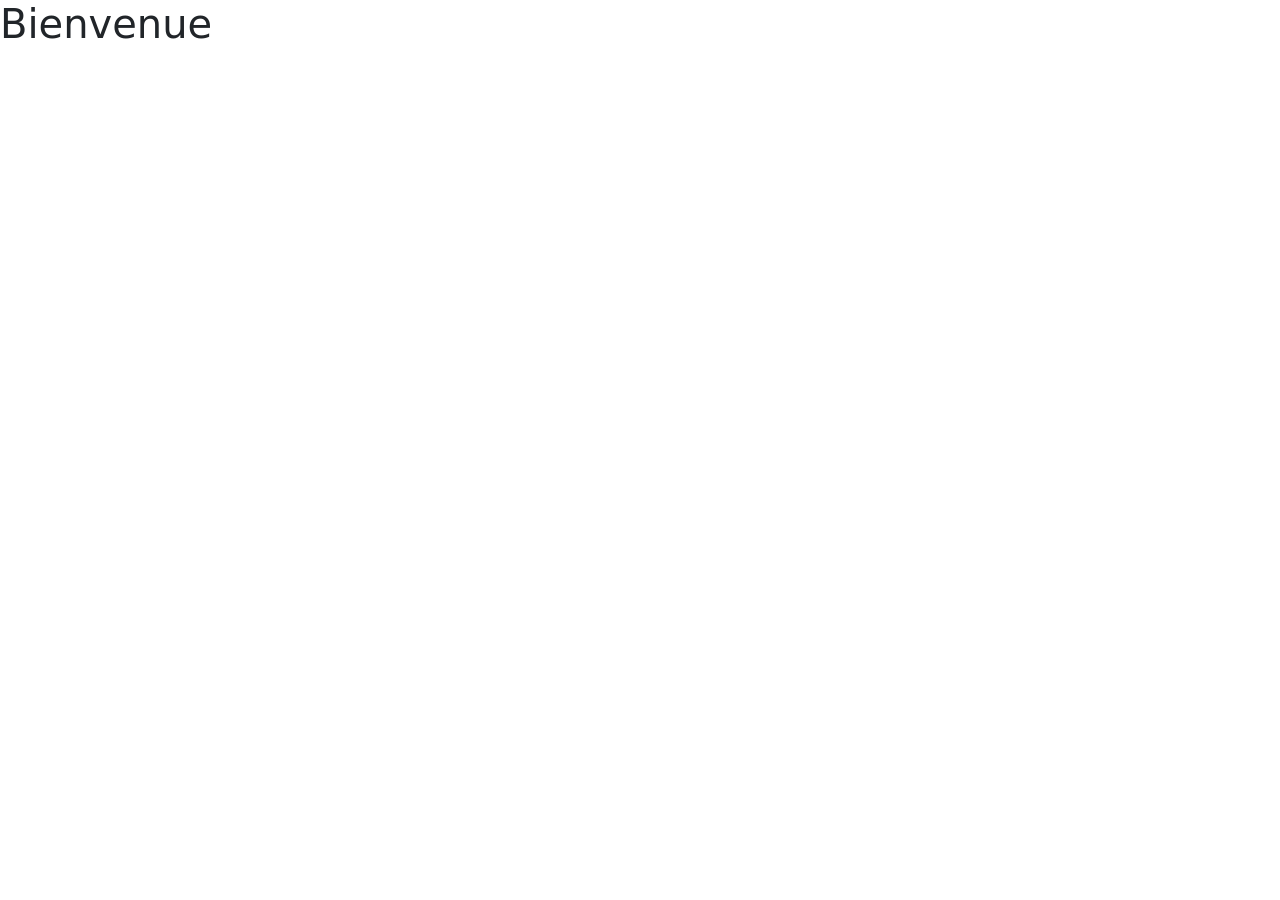
==== about.html @ 7a987ead "Init: creation du dépot, arborescence des fichiers et structure HTML de base" ====
<!DOCTYPE html>
<html lang="fr">
<head>
    <meta charset="UTF-8">
    <meta name="viewport" content="width=device-width, initial-scale=1.0">
    <title>Afritalent</title>
    <link href="https://cdn.jsdelivr.net/npm/bootstrap@5.3.0/dist/css/bootstrap.min.css" rel="stylesheet">
    <link rel="stylesheet" href="css/style.css">
</head>
<body>
    <h1>Bienvenue</h1>
    
    <script src="https://cdn.jsdelivr.net/npm/bootstrap@5.3.0/dist/js/bootstrap.bundle.min.js"></script>
    <script src="js/main.js"></script>
</body>
</html>
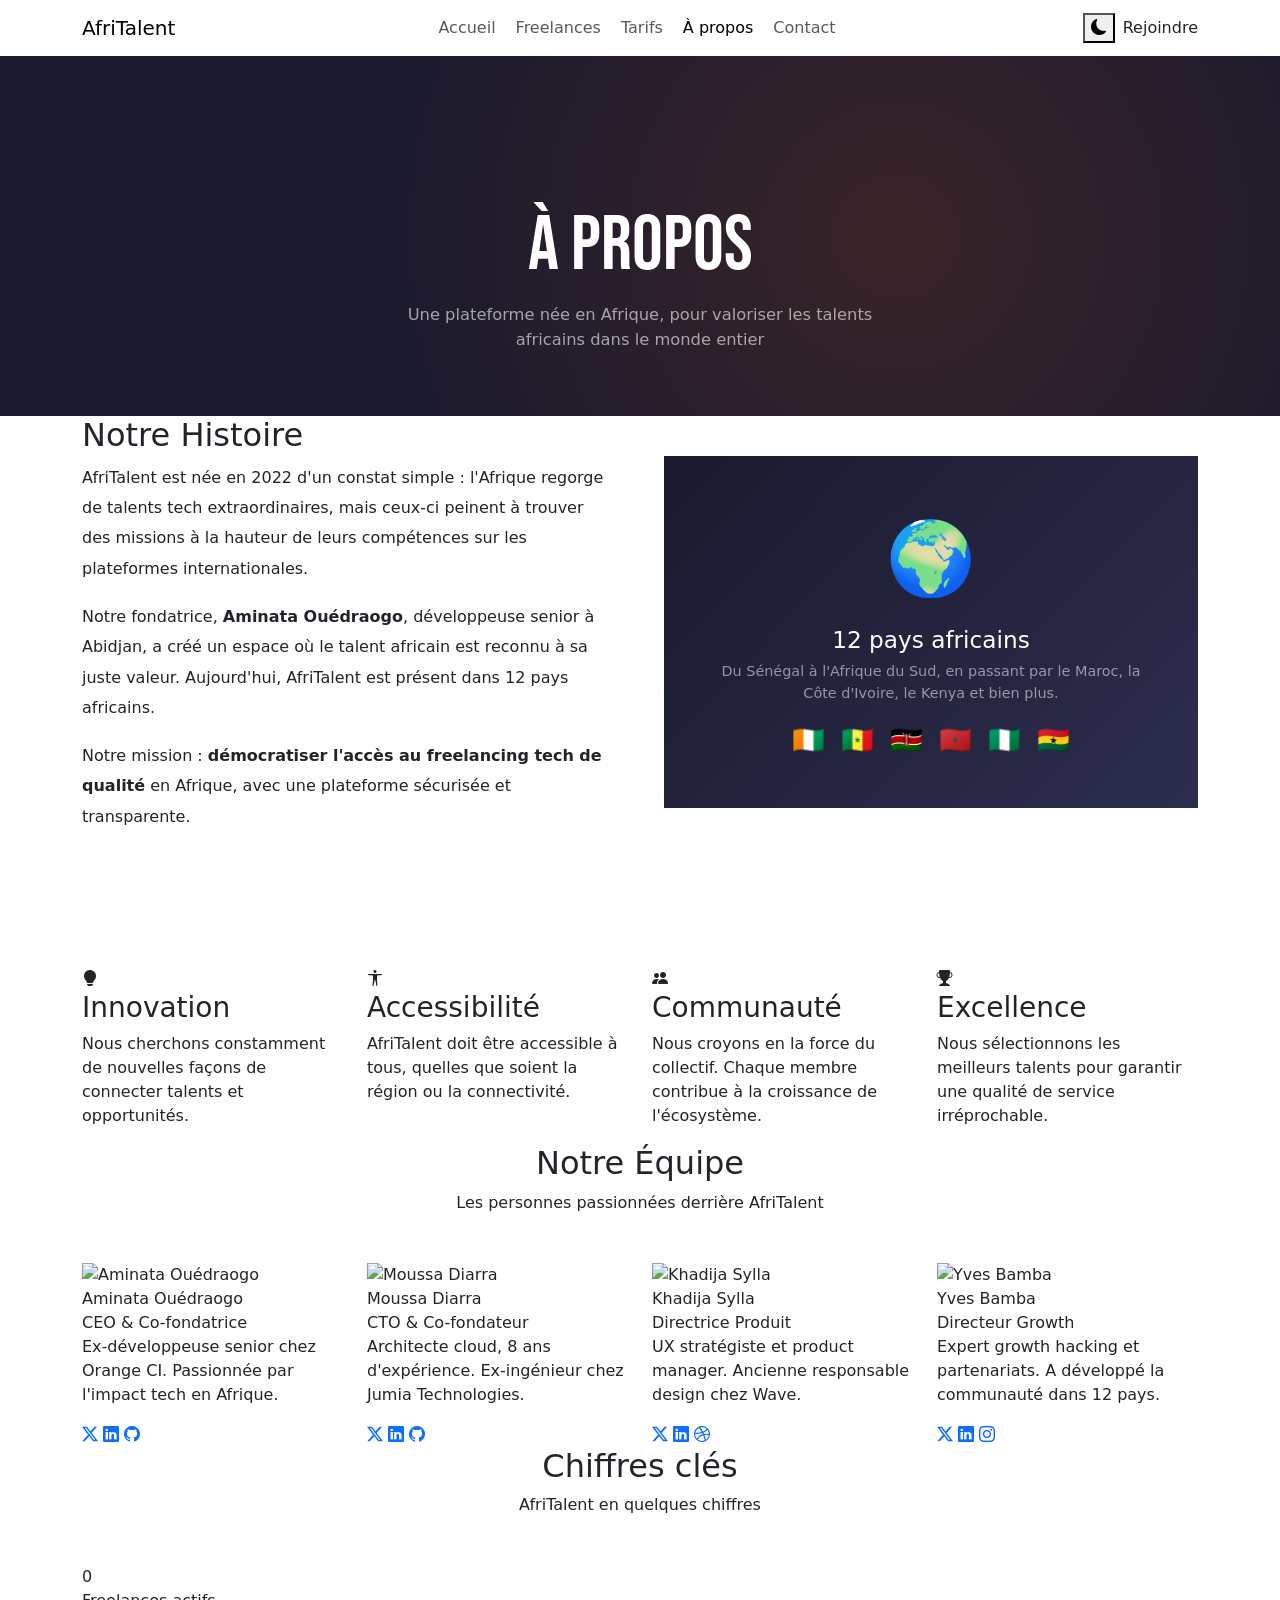
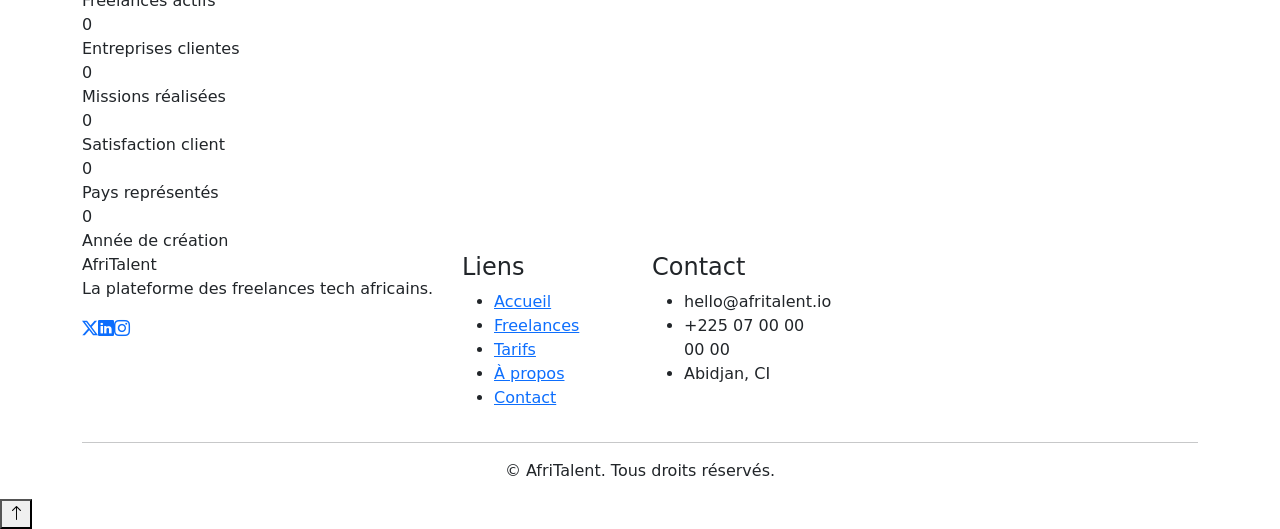
==== commit 169463e9: "HTML: structure complète des 5 pages avec sections et contenu texte" ====
--- a/about.html
+++ b/about.html
@@ -1,16 +1,202 @@
 <!DOCTYPE html>
-<html lang="fr">
+<html lang="fr" data-theme="light">
 <head>
-    <meta charset="UTF-8">
-    <meta name="viewport" content="width=device-width, initial-scale=1.0">
-    <title>Afritalent</title>
-    <link href="https://cdn.jsdelivr.net/npm/bootstrap@5.3.0/dist/css/bootstrap.min.css" rel="stylesheet">
-    <link rel="stylesheet" href="css/style.css">
+  <meta charset="UTF-8"/><meta name="viewport" content="width=device-width, initial-scale=1.0"/>
+  <title>À propos — AfriTalent</title>
+  <script>(function(){var t=localStorage.getItem('afritalent-theme')||'light';document.documentElement.setAttribute('data-theme',t);})();</script>
+  <link href="https://cdn.jsdelivr.net/npm/bootstrap@5.3.0/dist/css/bootstrap.min.css" rel="stylesheet"/>
+  <link href="https://cdn.jsdelivr.net/npm/bootstrap-icons@1.11.0/font/bootstrap-icons.css" rel="stylesheet"/>
+  <link href="https://fonts.googleapis.com/css2?family=Bebas+Neue&family=DM+Sans:wght@400;600;700&display=swap" rel="stylesheet"/>
+  <link rel="stylesheet" href="css/style.css"/>
 </head>
 <body>
-    <h1>Bienvenue</h1>
-    
-    <script src="https://cdn.jsdelivr.net/npm/bootstrap@5.3.0/dist/js/bootstrap.bundle.min.js"></script>
-    <script src="js/main.js"></script>
+<nav id="navbar" class="navbar navbar-expand-lg" aria-label="Navigation principale">
+  <div class="container">
+    <a class="navbar-brand" href="index.html">Afri<span>Talent</span></a>
+    <button class="navbar-toggler border-0" type="button" data-bs-toggle="collapse" data-bs-target="#navMenu" aria-label="Menu"><i class="bi bi-list fs-3" style="color:#fff"></i></button>
+    <div class="collapse navbar-collapse" id="navMenu">
+      <ul class="navbar-nav mx-auto gap-1">
+        <li class="nav-item"><a class="nav-link" href="index.html">Accueil</a></li>
+        <li class="nav-item"><a class="nav-link" href="freelances.html">Freelances</a></li>
+        <li class="nav-item"><a class="nav-link" href="tarifs.html">Tarifs</a></li>
+        <li class="nav-item"><a class="nav-link active" href="about.html">À propos</a></li>
+        <li class="nav-item"><a class="nav-link" href="contact.html">Contact</a></li>
+      </ul>
+      <div class="d-flex align-items-center gap-2 mt-2 mt-lg-0">
+        <button id="darkModeToggle" aria-label="Mode sombre"><i class="bi bi-moon-fill"></i></button>
+        <a href="freelances.html" class="nav-link btn-nav">Rejoindre</a>
+      </div>
+    </div>
+  </div>
+</nav>
+
+<header style="background-color:#1A1A2E !important; padding:9rem 0 4rem; position:relative; overflow:hidden;" aria-label="En-tête page">
+  <div style="position:absolute;inset:0;background:radial-gradient(circle at 70% 50%,rgba(232,93,4,.15) 0%,transparent 58%);pointer-events:none;"></div>
+  <div class="container text-center" style="position:relative;z-index:1;">
+    <h1 style="font-family:'Bebas Neue','Arial Black',sans-serif;color:#fff;font-size:clamp(2.4rem,6vw,4.8rem);">À <span>propos</span></h1>
+    <p style="color:rgba(255,255,255,.6);font-size:1.02rem;max-width:500px;margin:.7rem auto 0;">Une plateforme née en Afrique, pour valoriser les talents africains dans le monde entier</p>
+  </div>
+</header>
+
+<main>
+
+  <!-- HISTOIRE -->
+  <section class="sec">
+    <div class="container">
+      <div class="row align-items-center g-5">
+        <div class="col-lg-6 ".replace("  "," ").strip()>
+          <h2 class="t-title">Notre <span>Histoire</span></h2>
+          <p style="color:var(--muted);line-height:1.9;margin-bottom:1.1rem">AfriTalent est née en 2022 d'un constat simple : l'Afrique regorge de talents tech extraordinaires, mais ceux-ci peinent à trouver des missions à la hauteur de leurs compétences sur les plateformes internationales.</p>
+          <p style="color:var(--muted);line-height:1.9;margin-bottom:1.1rem">Notre fondatrice, <strong style="color:var(--primary)">Aminata Ouédraogo</strong>, développeuse senior à Abidjan, a créé un espace où le talent africain est reconnu à sa juste valeur. Aujourd'hui, AfriTalent est présent dans 12 pays africains.</p>
+          <p style="color:var(--muted);line-height:1.9">Notre mission : <strong style="color:var(--text)">démocratiser l'accès au freelancing tech de qualité</strong> en Afrique, avec une plateforme sécurisée et transparente.</p>
+        </div>
+        <div class="col-lg-6 ".replace("  "," ").strip()>
+          <div style="background:linear-gradient(135deg,#1A1A2E,#2D2D4E);border-radius:var(--r-lg);padding:3rem;text-align:center;position:relative;overflow:hidden">
+            <div style="font-size:4.5rem;margin-bottom:.85rem">🌍</div>
+            <h3 style="color:#fff;font-size:1.45rem;margin-bottom:.45rem">12 pays africains</h3>
+            <p style="color:rgba(255,255,255,.52);font-size:.9rem">Du Sénégal à l'Afrique du Sud, en passant par le Maroc, la Côte d'Ivoire, le Kenya et bien plus.</p>
+            <div class="d-flex justify-content-center gap-3 mt-3" style="font-size:1.65rem">
+              <span title="Côte d'Ivoire">🇨🇮</span><span title="Sénégal">🇸🇳</span><span title="Kenya">🇰🇪</span><span title="Maroc">🇲🇦</span><span title="Nigeria">🇳🇬</span><span title="Ghana">🇬🇭</span>
+            </div>
+          </div>
+        </div>
+      </div>
+    </div>
+  </section>
+
+  <!-- VALEURS -->
+  <section class="sec-dark">
+    <div class="container">
+      <div class="text-center mb-5 ".replace("  "," ").strip()>
+        <h2 class="t-title" style="color:#fff">Nos <span>Valeurs</span></h2>
+        <p style="color:rgba(255,255,255,.48);max-width:540px;margin:0 auto">Les principes qui guident chacune de nos décisions</p>
+      </div>
+      <div class="row g-4">
+        <div class="col-lg-3 col-md-6 ".replace("  "," ").strip()>
+          <div class="val-card"><div class="val-icon"><i class="bi bi-lightbulb-fill" style="color:var(--primary)"></i></div><h3 class="val-h">Innovation</h3><p class="val-p">Nous cherchons constamment de nouvelles façons de connecter talents et opportunités.</p></div>
+        </div>
+        <div class="col-lg-3 col-md-6 ".replace("  "," ").strip()>
+          <div class="val-card"><div class="val-icon"><i class="bi bi-universal-access" style="color:var(--primary)"></i></div><h3 class="val-h">Accessibilité</h3><p class="val-p">AfriTalent doit être accessible à tous, quelles que soient la région ou la connectivité.</p></div>
+        </div>
+        <div class="col-lg-3 col-md-6 ".replace("  "," ").strip()>
+          <div class="val-card"><div class="val-icon"><i class="bi bi-people-fill" style="color:var(--primary)"></i></div><h3 class="val-h">Communauté</h3><p class="val-p">Nous croyons en la force du collectif. Chaque membre contribue à la croissance de l'écosystème.</p></div>
+        </div>
+        <div class="col-lg-3 col-md-6 ".replace("  "," ").strip()>
+          <div class="val-card"><div class="val-icon"><i class="bi bi-trophy-fill" style="color:var(--primary)"></i></div><h3 class="val-h">Excellence</h3><p class="val-p">Nous sélectionnons les meilleurs talents pour garantir une qualité de service irréprochable.</p></div>
+        </div>
+      </div>
+    </div>
+  </section>
+
+  <!-- ÉQUIPE -->
+  <section class="sec">
+    <div class="container">
+      <div class="text-center mb-5 ".replace("  "," ").strip()>
+        <h2 class="t-title">Notre <span>Équipe</span></h2>
+        <p class="t-sub">Les personnes passionnées derrière AfriTalent</p>
+      </div>
+      <div class="row g-4">
+
+        <div class="col-lg-3 col-md-6 ".replace("  "," ").strip()>
+          <article class="team-card">
+            <div class="team-top"><img src="https://randomuser.me/api/portraits/women/65.jpg" alt="Aminata Ouédraogo" class="ava ava-lg"/></div>
+            <div class="team-body">
+              <div class="team-name">Aminata Ouédraogo</div>
+              <div class="team-role">CEO &amp; Co-fondatrice</div>
+              <p class="team-bio">Ex-développeuse senior chez Orange CI. Passionnée par l'impact tech en Afrique.</p>
+              <div class="team-soc">
+                <a href="#" aria-label="Twitter"><i class="bi bi-twitter-x"></i></a>
+                <a href="#" aria-label="LinkedIn"><i class="bi bi-linkedin"></i></a>
+                <a href="#" aria-label="GitHub"><i class="bi bi-github"></i></a>
+              </div>
+            </div>
+          </article>
+        </div>
+
+        <div class="col-lg-3 col-md-6 ".replace("  "," ").strip()>
+          <article class="team-card">
+            <div class="team-top"><img src="https://randomuser.me/api/portraits/men/32.jpg" alt="Moussa Diarra" class="ava ava-lg"/></div>
+            <div class="team-body">
+              <div class="team-name">Moussa Diarra</div>
+              <div class="team-role">CTO &amp; Co-fondateur</div>
+              <p class="team-bio">Architecte cloud, 8 ans d'expérience. Ex-ingénieur chez Jumia Technologies.</p>
+              <div class="team-soc">
+                <a href="#" aria-label="Twitter"><i class="bi bi-twitter-x"></i></a>
+                <a href="#" aria-label="LinkedIn"><i class="bi bi-linkedin"></i></a>
+                <a href="#" aria-label="GitHub"><i class="bi bi-github"></i></a>
+              </div>
+            </div>
+          </article>
+        </div>
+
+        <div class="col-lg-3 col-md-6 ".replace("  "," ").strip()>
+          <article class="team-card">
+            <div class="team-top"><img src="https://randomuser.me/api/portraits/women/44.jpg" alt="Khadija Sylla" class="ava ava-lg"/></div>
+            <div class="team-body">
+              <div class="team-name">Khadija Sylla</div>
+              <div class="team-role">Directrice Produit</div>
+              <p class="team-bio">UX stratégiste et product manager. Ancienne responsable design chez Wave.</p>
+              <div class="team-soc">
+                <a href="#" aria-label="Twitter"><i class="bi bi-twitter-x"></i></a>
+                <a href="#" aria-label="LinkedIn"><i class="bi bi-linkedin"></i></a>
+                <a href="#" aria-label="Dribbble"><i class="bi bi-dribbble"></i></a>
+              </div>
+            </div>
+          </article>
+        </div>
+
+        <div class="col-lg-3 col-md-6 ".replace("  "," ").strip()>
+          <article class="team-card">
+            <div class="team-top"><img src="https://randomuser.me/api/portraits/men/75.jpg" alt="Yves Bamba" class="ava ava-lg"/></div>
+            <div class="team-body">
+              <div class="team-name">Yves Bamba</div>
+              <div class="team-role">Directeur Growth</div>
+              <p class="team-bio">Expert growth hacking et partenariats. A développé la communauté dans 12 pays.</p>
+              <div class="team-soc">
+                <a href="#" aria-label="Twitter"><i class="bi bi-twitter-x"></i></a>
+                <a href="#" aria-label="LinkedIn"><i class="bi bi-linkedin"></i></a>
+                <a href="#" aria-label="Instagram"><i class="bi bi-instagram"></i></a>
+              </div>
+            </div>
+          </article>
+        </div>
+
+      </div>
+    </div>
+  </section>
+
+  <!-- CHIFFRES CLÉS -->
+  <section class="sec" style="padding-top:0">
+    <div class="container">
+      <div class="text-center mb-5 ".replace("  "," ").strip()>
+        <h2 class="t-title">Chiffres <span>clés</span></h2>
+        <p class="t-sub">AfriTalent en quelques chiffres</p>
+      </div>
+      <div class="kn-grid ".replace("  "," ").strip()>
+        <div class="kn-card"><span class="kn-num" data-counter="2500" data-suffix="+">0</span><div class="kn-lbl">Freelances actifs</div></div>
+        <div class="kn-card"><span class="kn-num" data-counter="800" data-suffix="+">0</span><div class="kn-lbl">Entreprises clientes</div></div>
+        <div class="kn-card"><span class="kn-num" data-counter="12000" data-suffix="+">0</span><div class="kn-lbl">Missions réalisées</div></div>
+        <div class="kn-card"><span class="kn-num" data-counter="98" data-suffix="%">0</span><div class="kn-lbl">Satisfaction client</div></div>
+        <div class="kn-card"><span class="kn-num" data-counter="12">0</span><div class="kn-lbl">Pays représentés</div></div>
+        <div class="kn-card"><span class="kn-num" data-counter="2022">0</span><div class="kn-lbl">Année de création</div></div>
+      </div>
+    </div>
+  </section>
+
+</main>
+
+<footer>
+  <div class="container">
+    <div class="row g-4">
+      <div class="col-lg-4"><div class="ft-logo">Afri<span>Talent</span></div><p class="ft-desc">La plateforme des freelances tech africains.</p><div class="ft-social"><a href="#" aria-label="Twitter"><i class="bi bi-twitter-x"></i></a><a href="#" aria-label="LinkedIn"><i class="bi bi-linkedin"></i></a><a href="#" aria-label="Instagram"><i class="bi bi-instagram"></i></a></div></div>
+      <div class="col-lg-2 col-6"><h4 class="ft-h">Liens</h4><ul class="ft-links"><li><a href="index.html">Accueil</a></li><li><a href="freelances.html">Freelances</a></li><li><a href="tarifs.html">Tarifs</a></li><li><a href="about.html">À propos</a></li><li><a href="contact.html">Contact</a></li></ul></div>
+      <div class="col-lg-2 col-6"><h4 class="ft-h">Contact</h4><ul class="ft-links"><li>hello@afritalent.io</li><li>+225 07 00 00 00 00</li><li>Abidjan, CI</li></ul></div>
+    </div>
+    <hr class="ft-hr"/><p class="ft-copy text-center">&copy; <span id="year"></span> AfriTalent. Tous droits réservés.</p>
+  </div>
+</footer>
+<button id="backToTop" aria-label="Retour en haut"><i class="bi bi-arrow-up"></i></button>
+<script src="https://cdn.jsdelivr.net/npm/bootstrap@5.3.0/dist/js/bootstrap.bundle.min.js"></script>
+<script src="js/main.js"></script>
 </body>
 </html>
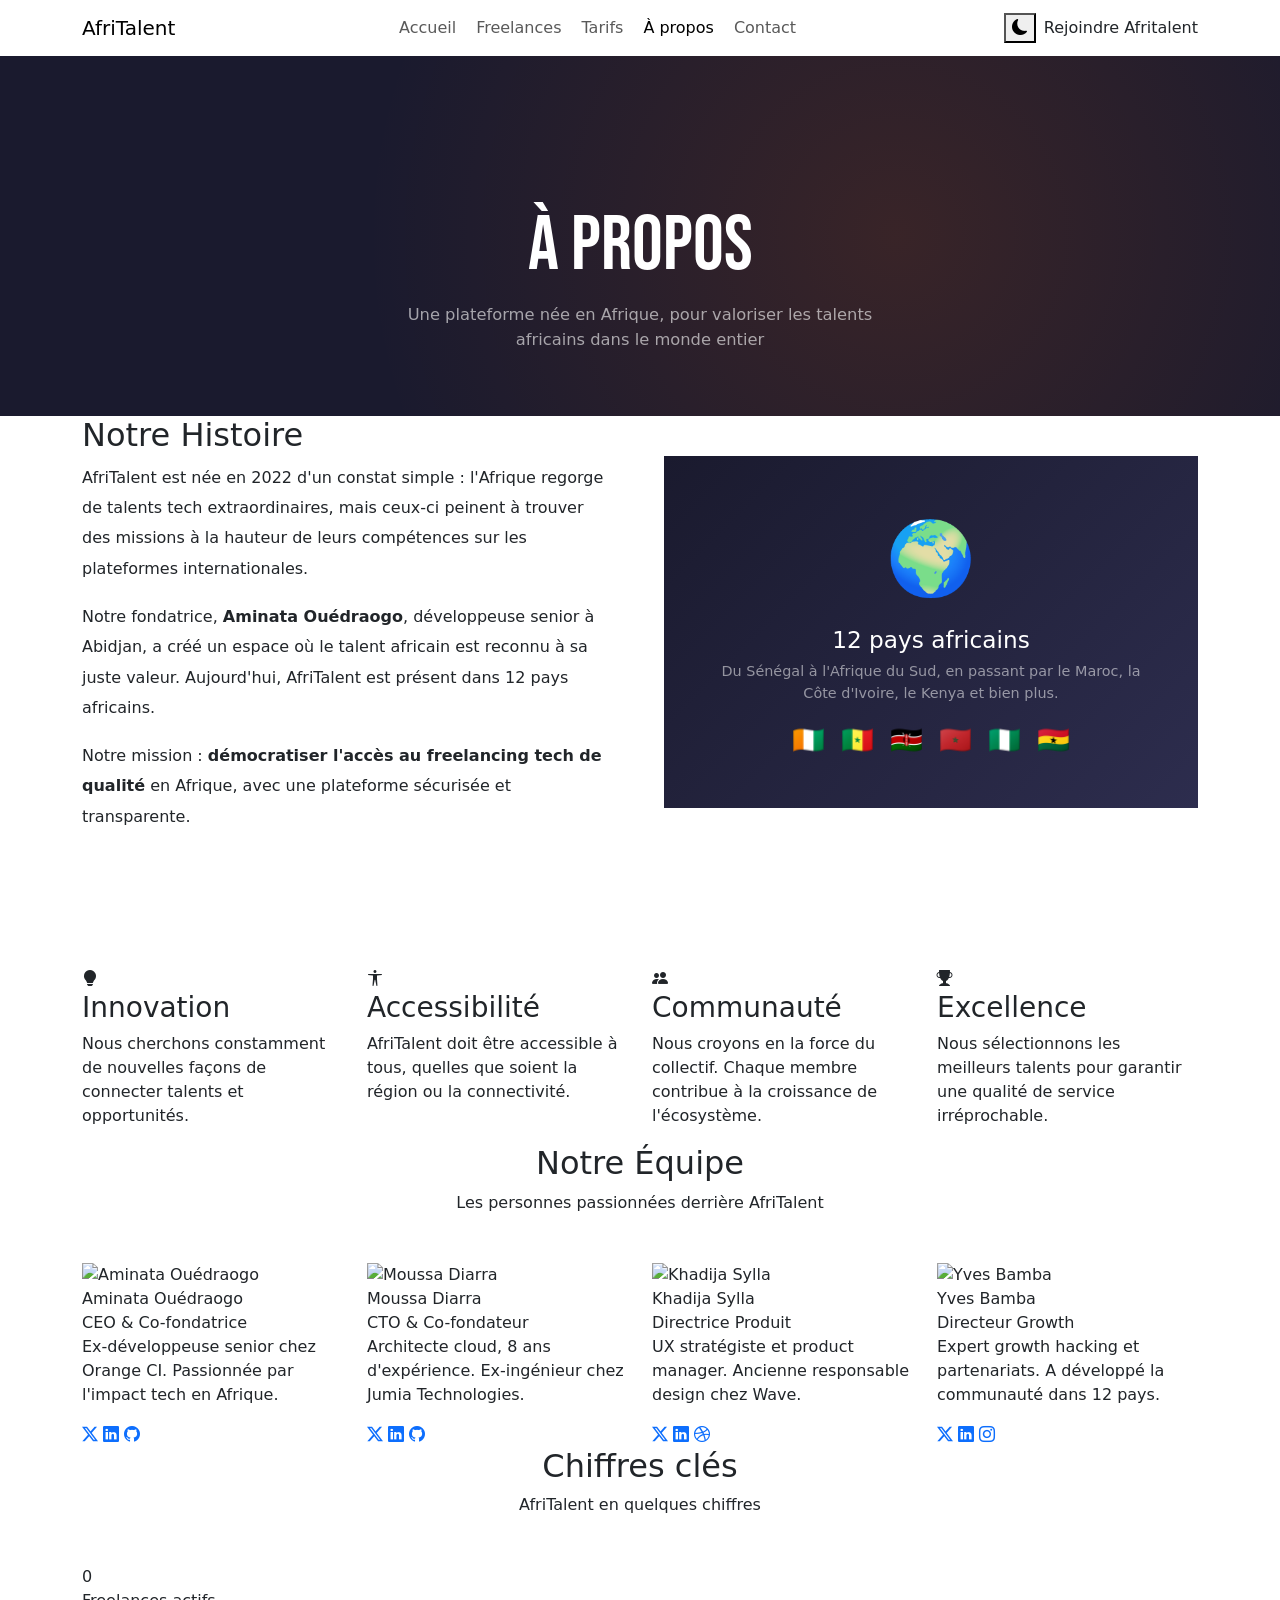
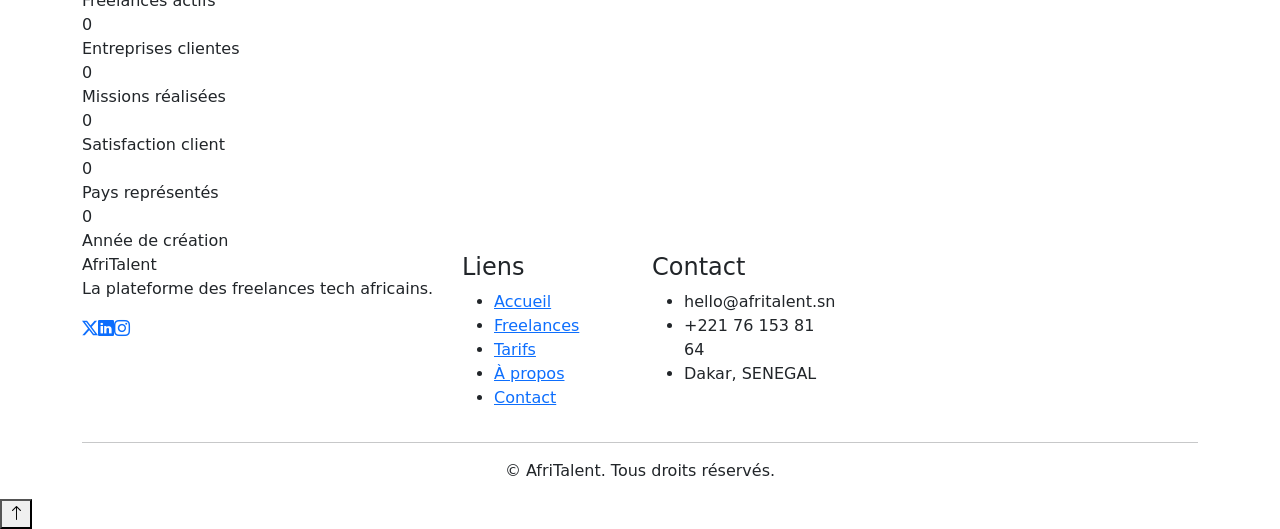
==== commit 956ed1aa: "CSS : Bento Grid, sections hero et catégories, effets hover" ====
--- a/about.html
+++ b/about.html
@@ -24,7 +24,7 @@
       </ul>
       <div class="d-flex align-items-center gap-2 mt-2 mt-lg-0">
         <button id="darkModeToggle" aria-label="Mode sombre"><i class="bi bi-moon-fill"></i></button>
-        <a href="freelances.html" class="nav-link btn-nav">Rejoindre</a>
+        <a href="freelances.html" class="nav-link btn-nav">Rejoindre Afritalent</a>
       </div>
     </div>
   </div>
@@ -44,13 +44,13 @@
   <section class="sec">
     <div class="container">
       <div class="row align-items-center g-5">
-        <div class="col-lg-6 ".replace("  "," ").strip()>
+        <div class="col-lg-6">
           <h2 class="t-title">Notre <span>Histoire</span></h2>
           <p style="color:var(--muted);line-height:1.9;margin-bottom:1.1rem">AfriTalent est née en 2022 d'un constat simple : l'Afrique regorge de talents tech extraordinaires, mais ceux-ci peinent à trouver des missions à la hauteur de leurs compétences sur les plateformes internationales.</p>
           <p style="color:var(--muted);line-height:1.9;margin-bottom:1.1rem">Notre fondatrice, <strong style="color:var(--primary)">Aminata Ouédraogo</strong>, développeuse senior à Abidjan, a créé un espace où le talent africain est reconnu à sa juste valeur. Aujourd'hui, AfriTalent est présent dans 12 pays africains.</p>
           <p style="color:var(--muted);line-height:1.9">Notre mission : <strong style="color:var(--text)">démocratiser l'accès au freelancing tech de qualité</strong> en Afrique, avec une plateforme sécurisée et transparente.</p>
         </div>
-        <div class="col-lg-6 ".replace("  "," ").strip()>
+        <div class="col-lg-6">
           <div style="background:linear-gradient(135deg,#1A1A2E,#2D2D4E);border-radius:var(--r-lg);padding:3rem;text-align:center;position:relative;overflow:hidden">
             <div style="font-size:4.5rem;margin-bottom:.85rem">🌍</div>
             <h3 style="color:#fff;font-size:1.45rem;margin-bottom:.45rem">12 pays africains</h3>
@@ -67,21 +67,21 @@
   <!-- VALEURS -->
   <section class="sec-dark">
     <div class="container">
-      <div class="text-center mb-5 ".replace("  "," ").strip()>
+      <div class="text-center mb-5">
         <h2 class="t-title" style="color:#fff">Nos <span>Valeurs</span></h2>
         <p style="color:rgba(255,255,255,.48);max-width:540px;margin:0 auto">Les principes qui guident chacune de nos décisions</p>
       </div>
       <div class="row g-4">
-        <div class="col-lg-3 col-md-6 ".replace("  "," ").strip()>
+        <div class="col-lg-3 col-md-6">
           <div class="val-card"><div class="val-icon"><i class="bi bi-lightbulb-fill" style="color:var(--primary)"></i></div><h3 class="val-h">Innovation</h3><p class="val-p">Nous cherchons constamment de nouvelles façons de connecter talents et opportunités.</p></div>
         </div>
-        <div class="col-lg-3 col-md-6 ".replace("  "," ").strip()>
+        <div class="col-lg-3 col-md-6">
           <div class="val-card"><div class="val-icon"><i class="bi bi-universal-access" style="color:var(--primary)"></i></div><h3 class="val-h">Accessibilité</h3><p class="val-p">AfriTalent doit être accessible à tous, quelles que soient la région ou la connectivité.</p></div>
         </div>
-        <div class="col-lg-3 col-md-6 ".replace("  "," ").strip()>
+        <div class="col-lg-3 col-md-6">
           <div class="val-card"><div class="val-icon"><i class="bi bi-people-fill" style="color:var(--primary)"></i></div><h3 class="val-h">Communauté</h3><p class="val-p">Nous croyons en la force du collectif. Chaque membre contribue à la croissance de l'écosystème.</p></div>
         </div>
-        <div class="col-lg-3 col-md-6 ".replace("  "," ").strip()>
+        <div class="col-lg-3 col-md-6">
           <div class="val-card"><div class="val-icon"><i class="bi bi-trophy-fill" style="color:var(--primary)"></i></div><h3 class="val-h">Excellence</h3><p class="val-p">Nous sélectionnons les meilleurs talents pour garantir une qualité de service irréprochable.</p></div>
         </div>
       </div>
@@ -91,13 +91,13 @@
   <!-- ÉQUIPE -->
   <section class="sec">
     <div class="container">
-      <div class="text-center mb-5 ".replace("  "," ").strip()>
+      <div class="text-center mb-5">
         <h2 class="t-title">Notre <span>Équipe</span></h2>
         <p class="t-sub">Les personnes passionnées derrière AfriTalent</p>
       </div>
       <div class="row g-4">
 
-        <div class="col-lg-3 col-md-6 ".replace("  "," ").strip()>
+        <div class="col-lg-3 col-md-6">
           <article class="team-card">
             <div class="team-top"><img src="https://randomuser.me/api/portraits/women/65.jpg" alt="Aminata Ouédraogo" class="ava ava-lg"/></div>
             <div class="team-body">
@@ -113,7 +113,7 @@
           </article>
         </div>
 
-        <div class="col-lg-3 col-md-6 ".replace("  "," ").strip()>
+        <div class="col-lg-3 col-md-6">
           <article class="team-card">
             <div class="team-top"><img src="https://randomuser.me/api/portraits/men/32.jpg" alt="Moussa Diarra" class="ava ava-lg"/></div>
             <div class="team-body">
@@ -129,7 +129,7 @@
           </article>
         </div>
 
-        <div class="col-lg-3 col-md-6 ".replace("  "," ").strip()>
+        <div class="col-lg-3 col-md-6">
           <article class="team-card">
             <div class="team-top"><img src="https://randomuser.me/api/portraits/women/44.jpg" alt="Khadija Sylla" class="ava ava-lg"/></div>
             <div class="team-body">
@@ -145,7 +145,7 @@
           </article>
         </div>
 
-        <div class="col-lg-3 col-md-6 ".replace("  "," ").strip()>
+        <div class="col-lg-3 col-md-6">
           <article class="team-card">
             <div class="team-top"><img src="https://randomuser.me/api/portraits/men/75.jpg" alt="Yves Bamba" class="ava ava-lg"/></div>
             <div class="team-body">
@@ -168,11 +168,11 @@
   <!-- CHIFFRES CLÉS -->
   <section class="sec" style="padding-top:0">
     <div class="container">
-      <div class="text-center mb-5 ".replace("  "," ").strip()>
+      <div class="text-center mb-5">
         <h2 class="t-title">Chiffres <span>clés</span></h2>
         <p class="t-sub">AfriTalent en quelques chiffres</p>
       </div>
-      <div class="kn-grid ".replace("  "," ").strip()>
+      <div class="kn-grid">
         <div class="kn-card"><span class="kn-num" data-counter="2500" data-suffix="+">0</span><div class="kn-lbl">Freelances actifs</div></div>
         <div class="kn-card"><span class="kn-num" data-counter="800" data-suffix="+">0</span><div class="kn-lbl">Entreprises clientes</div></div>
         <div class="kn-card"><span class="kn-num" data-counter="12000" data-suffix="+">0</span><div class="kn-lbl">Missions réalisées</div></div>
@@ -190,7 +190,7 @@
     <div class="row g-4">
       <div class="col-lg-4"><div class="ft-logo">Afri<span>Talent</span></div><p class="ft-desc">La plateforme des freelances tech africains.</p><div class="ft-social"><a href="#" aria-label="Twitter"><i class="bi bi-twitter-x"></i></a><a href="#" aria-label="LinkedIn"><i class="bi bi-linkedin"></i></a><a href="#" aria-label="Instagram"><i class="bi bi-instagram"></i></a></div></div>
       <div class="col-lg-2 col-6"><h4 class="ft-h">Liens</h4><ul class="ft-links"><li><a href="index.html">Accueil</a></li><li><a href="freelances.html">Freelances</a></li><li><a href="tarifs.html">Tarifs</a></li><li><a href="about.html">À propos</a></li><li><a href="contact.html">Contact</a></li></ul></div>
-      <div class="col-lg-2 col-6"><h4 class="ft-h">Contact</h4><ul class="ft-links"><li>hello@afritalent.io</li><li>+225 07 00 00 00 00</li><li>Abidjan, CI</li></ul></div>
+      <div class="col-lg-2 col-6"><h4 class="ft-h">Contact</h4><ul class="ft-links"><li>hello@afritalent.sn</li><li>+221 76 153 81 64</li><li>Dakar, SENEGAL</li></ul></div>
     </div>
     <hr class="ft-hr"/><p class="ft-copy text-center">&copy; <span id="year"></span> AfriTalent. Tous droits réservés.</p>
   </div>
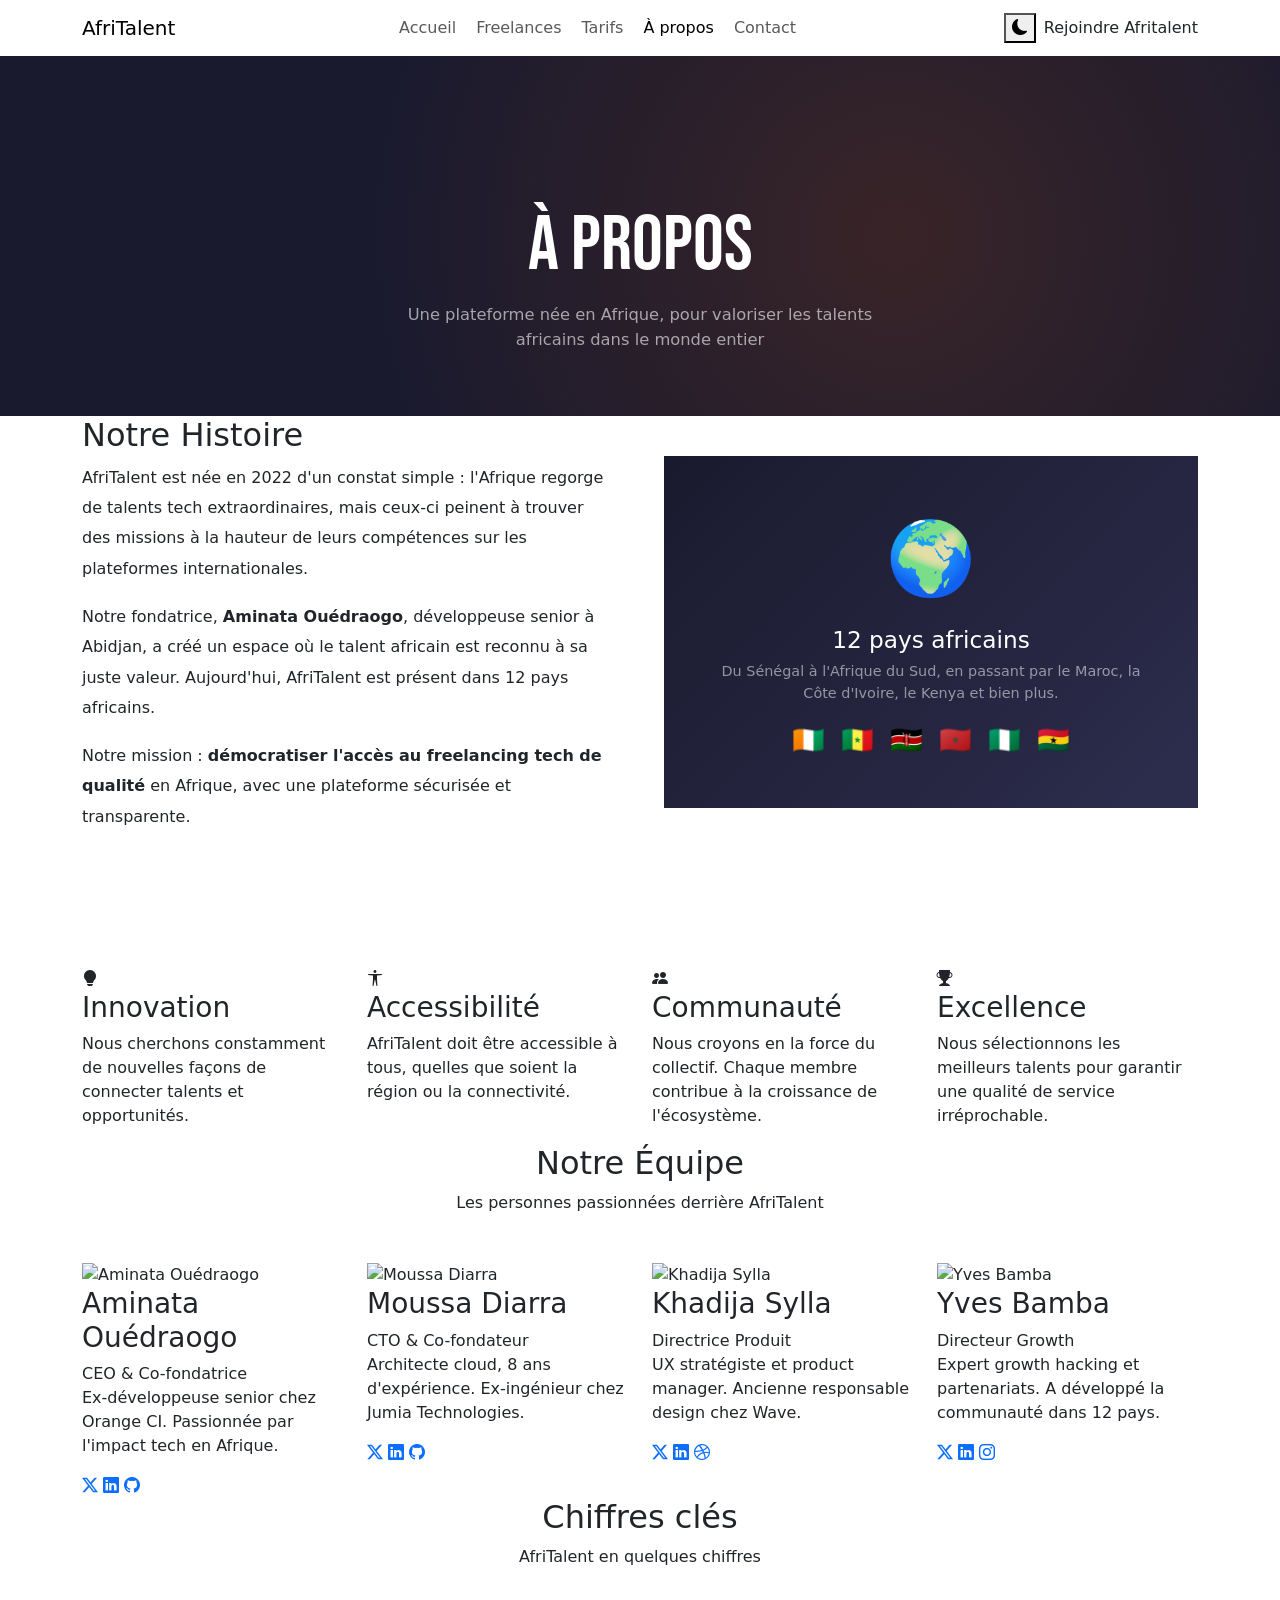
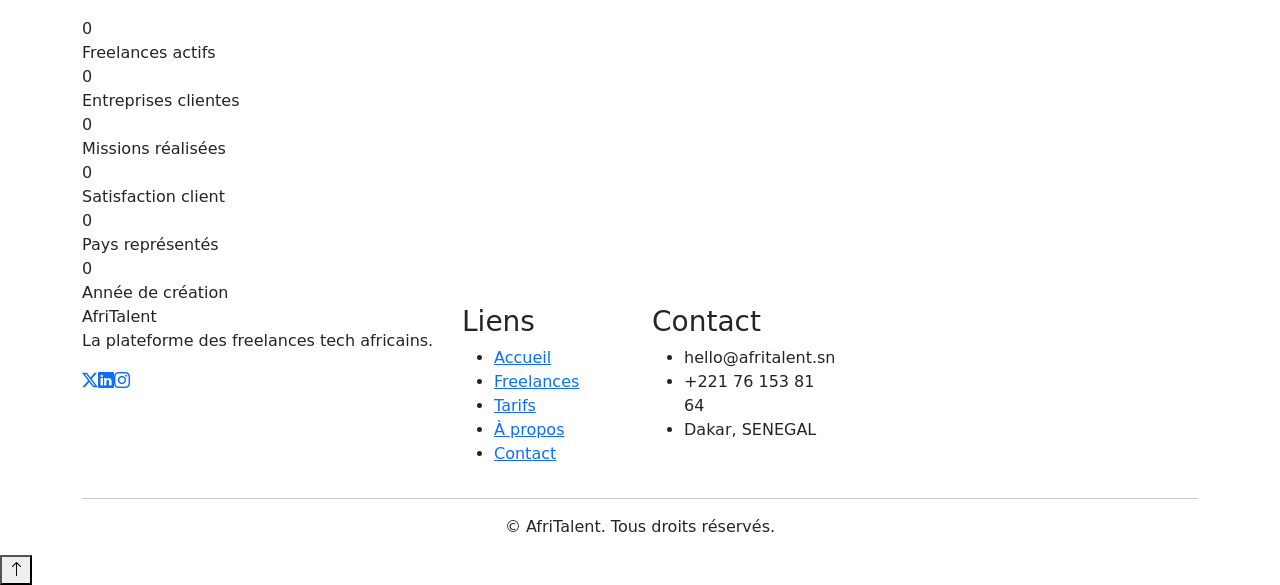
==== commit f003ca06: "Finalisation : correction responsive, optimisation du code et commentaires" ====
--- a/about.html
+++ b/about.html
@@ -1,13 +1,13 @@
 <!DOCTYPE html>
 <html lang="fr" data-theme="light">
 <head>
-  <meta charset="UTF-8"/><meta name="viewport" content="width=device-width, initial-scale=1.0"/>
+  <meta charset="UTF-8"><meta name="viewport" content="width=device-width, initial-scale=1.0">
   <title>À propos — AfriTalent</title>
   <script>(function(){var t=localStorage.getItem('afritalent-theme')||'light';document.documentElement.setAttribute('data-theme',t);})();</script>
-  <link href="https://cdn.jsdelivr.net/npm/bootstrap@5.3.0/dist/css/bootstrap.min.css" rel="stylesheet"/>
-  <link href="https://cdn.jsdelivr.net/npm/bootstrap-icons@1.11.0/font/bootstrap-icons.css" rel="stylesheet"/>
-  <link href="https://fonts.googleapis.com/css2?family=Bebas+Neue&family=DM+Sans:wght@400;600;700&display=swap" rel="stylesheet"/>
-  <link rel="stylesheet" href="css/style.css"/>
+  <link href="https://cdn.jsdelivr.net/npm/bootstrap@5.3.0/dist/css/bootstrap.min.css" rel="stylesheet">
+  <link href="https://cdn.jsdelivr.net/npm/bootstrap-icons@1.11.0/font/bootstrap-icons.css" rel="stylesheet">
+  <link href="https://fonts.googleapis.com/css2?family=Bebas+Neue&family=DM+Sans:wght@400;600;700&display=swap" rel="stylesheet">
+  <link rel="stylesheet" href="css/style.css">
 </head>
 <body>
 <nav id="navbar" class="navbar navbar-expand-lg" aria-label="Navigation principale">
@@ -23,7 +23,7 @@
         <li class="nav-item"><a class="nav-link" href="contact.html">Contact</a></li>
       </ul>
       <div class="d-flex align-items-center gap-2 mt-2 mt-lg-0">
-        <button id="darkModeToggle" aria-label="Mode sombre"><i class="bi bi-moon-fill"></i></button>
+        <button type="button" id="darkModeToggle" aria-label="Mode sombre"><i class="bi bi-moon-fill"></i></button>
         <a href="freelances.html" class="nav-link btn-nav">Rejoindre Afritalent</a>
       </div>
     </div>
@@ -99,9 +99,9 @@
 
         <div class="col-lg-3 col-md-6">
           <article class="team-card">
-            <div class="team-top"><img src="https://randomuser.me/api/portraits/women/65.jpg" alt="Aminata Ouédraogo" class="ava ava-lg"/></div>
-            <div class="team-body">
-              <div class="team-name">Aminata Ouédraogo</div>
+            <div class="team-top"><img src="https://randomuser.me/api/portraits/women/65.jpg" alt="Aminata Ouédraogo" class="ava ava-lg"></div>
+            <div class="team-body">
+              <h3 class="team-name">Aminata Ouédraogo</h3>
               <div class="team-role">CEO &amp; Co-fondatrice</div>
               <p class="team-bio">Ex-développeuse senior chez Orange CI. Passionnée par l'impact tech en Afrique.</p>
               <div class="team-soc">
@@ -115,9 +115,9 @@
 
         <div class="col-lg-3 col-md-6">
           <article class="team-card">
-            <div class="team-top"><img src="https://randomuser.me/api/portraits/men/32.jpg" alt="Moussa Diarra" class="ava ava-lg"/></div>
-            <div class="team-body">
-              <div class="team-name">Moussa Diarra</div>
+            <div class="team-top"><img src="https://randomuser.me/api/portraits/men/32.jpg" alt="Moussa Diarra" class="ava ava-lg"></div>
+            <div class="team-body">
+              <h3 class="team-name">Moussa Diarra</h3>
               <div class="team-role">CTO &amp; Co-fondateur</div>
               <p class="team-bio">Architecte cloud, 8 ans d'expérience. Ex-ingénieur chez Jumia Technologies.</p>
               <div class="team-soc">
@@ -131,9 +131,9 @@
 
         <div class="col-lg-3 col-md-6">
           <article class="team-card">
-            <div class="team-top"><img src="https://randomuser.me/api/portraits/women/44.jpg" alt="Khadija Sylla" class="ava ava-lg"/></div>
-            <div class="team-body">
-              <div class="team-name">Khadija Sylla</div>
+            <div class="team-top"><img src="https://randomuser.me/api/portraits/women/44.jpg" alt="Khadija Sylla" class="ava ava-lg"></div>
+            <div class="team-body">
+              <h3 class="team-name">Khadija Sylla</h3>
               <div class="team-role">Directrice Produit</div>
               <p class="team-bio">UX stratégiste et product manager. Ancienne responsable design chez Wave.</p>
               <div class="team-soc">
@@ -147,9 +147,9 @@
 
         <div class="col-lg-3 col-md-6">
           <article class="team-card">
-            <div class="team-top"><img src="https://randomuser.me/api/portraits/men/75.jpg" alt="Yves Bamba" class="ava ava-lg"/></div>
-            <div class="team-body">
-              <div class="team-name">Yves Bamba</div>
+            <div class="team-top"><img src="https://randomuser.me/api/portraits/men/75.jpg" alt="Yves Bamba" class="ava ava-lg"></div>
+            <div class="team-body">
+              <h3 class="team-name">Yves Bamba</h3>
               <div class="team-role">Directeur Growth</div>
               <p class="team-bio">Expert growth hacking et partenariats. A développé la communauté dans 12 pays.</p>
               <div class="team-soc">
@@ -189,13 +189,13 @@
   <div class="container">
     <div class="row g-4">
       <div class="col-lg-4"><div class="ft-logo">Afri<span>Talent</span></div><p class="ft-desc">La plateforme des freelances tech africains.</p><div class="ft-social"><a href="#" aria-label="Twitter"><i class="bi bi-twitter-x"></i></a><a href="#" aria-label="LinkedIn"><i class="bi bi-linkedin"></i></a><a href="#" aria-label="Instagram"><i class="bi bi-instagram"></i></a></div></div>
-      <div class="col-lg-2 col-6"><h4 class="ft-h">Liens</h4><ul class="ft-links"><li><a href="index.html">Accueil</a></li><li><a href="freelances.html">Freelances</a></li><li><a href="tarifs.html">Tarifs</a></li><li><a href="about.html">À propos</a></li><li><a href="contact.html">Contact</a></li></ul></div>
-      <div class="col-lg-2 col-6"><h4 class="ft-h">Contact</h4><ul class="ft-links"><li>hello@afritalent.sn</li><li>+221 76 153 81 64</li><li>Dakar, SENEGAL</li></ul></div>
-    </div>
-    <hr class="ft-hr"/><p class="ft-copy text-center">&copy; <span id="year"></span> AfriTalent. Tous droits réservés.</p>
+      <div class="col-lg-2 col-6"><h3 class="ft-h">Liens</h3><ul class="ft-links"><li><a href="index.html">Accueil</a></li><li><a href="freelances.html">Freelances</a></li><li><a href="tarifs.html">Tarifs</a></li><li><a href="about.html">À propos</a></li><li><a href="contact.html">Contact</a></li></ul></div>
+      <div class="col-lg-2 col-6"><h3 class="ft-h">Contact</h3><ul class="ft-links"><li>hello@afritalent.sn</li><li>+221 76 153 81 64</li><li>Dakar, SENEGAL</li></ul></div>
+    </div>
+    <hr class="ft-hr"><p class="ft-copy text-center">&copy; <span id="year"></span> AfriTalent. Tous droits réservés.</p>
   </div>
 </footer>
-<button id="backToTop" aria-label="Retour en haut"><i class="bi bi-arrow-up"></i></button>
+<button type="button" id="backToTop" aria-label="Retour en haut"><i class="bi bi-arrow-up"></i></button>
 <script src="https://cdn.jsdelivr.net/npm/bootstrap@5.3.0/dist/js/bootstrap.bundle.min.js"></script>
 <script src="js/main.js"></script>
 </body>
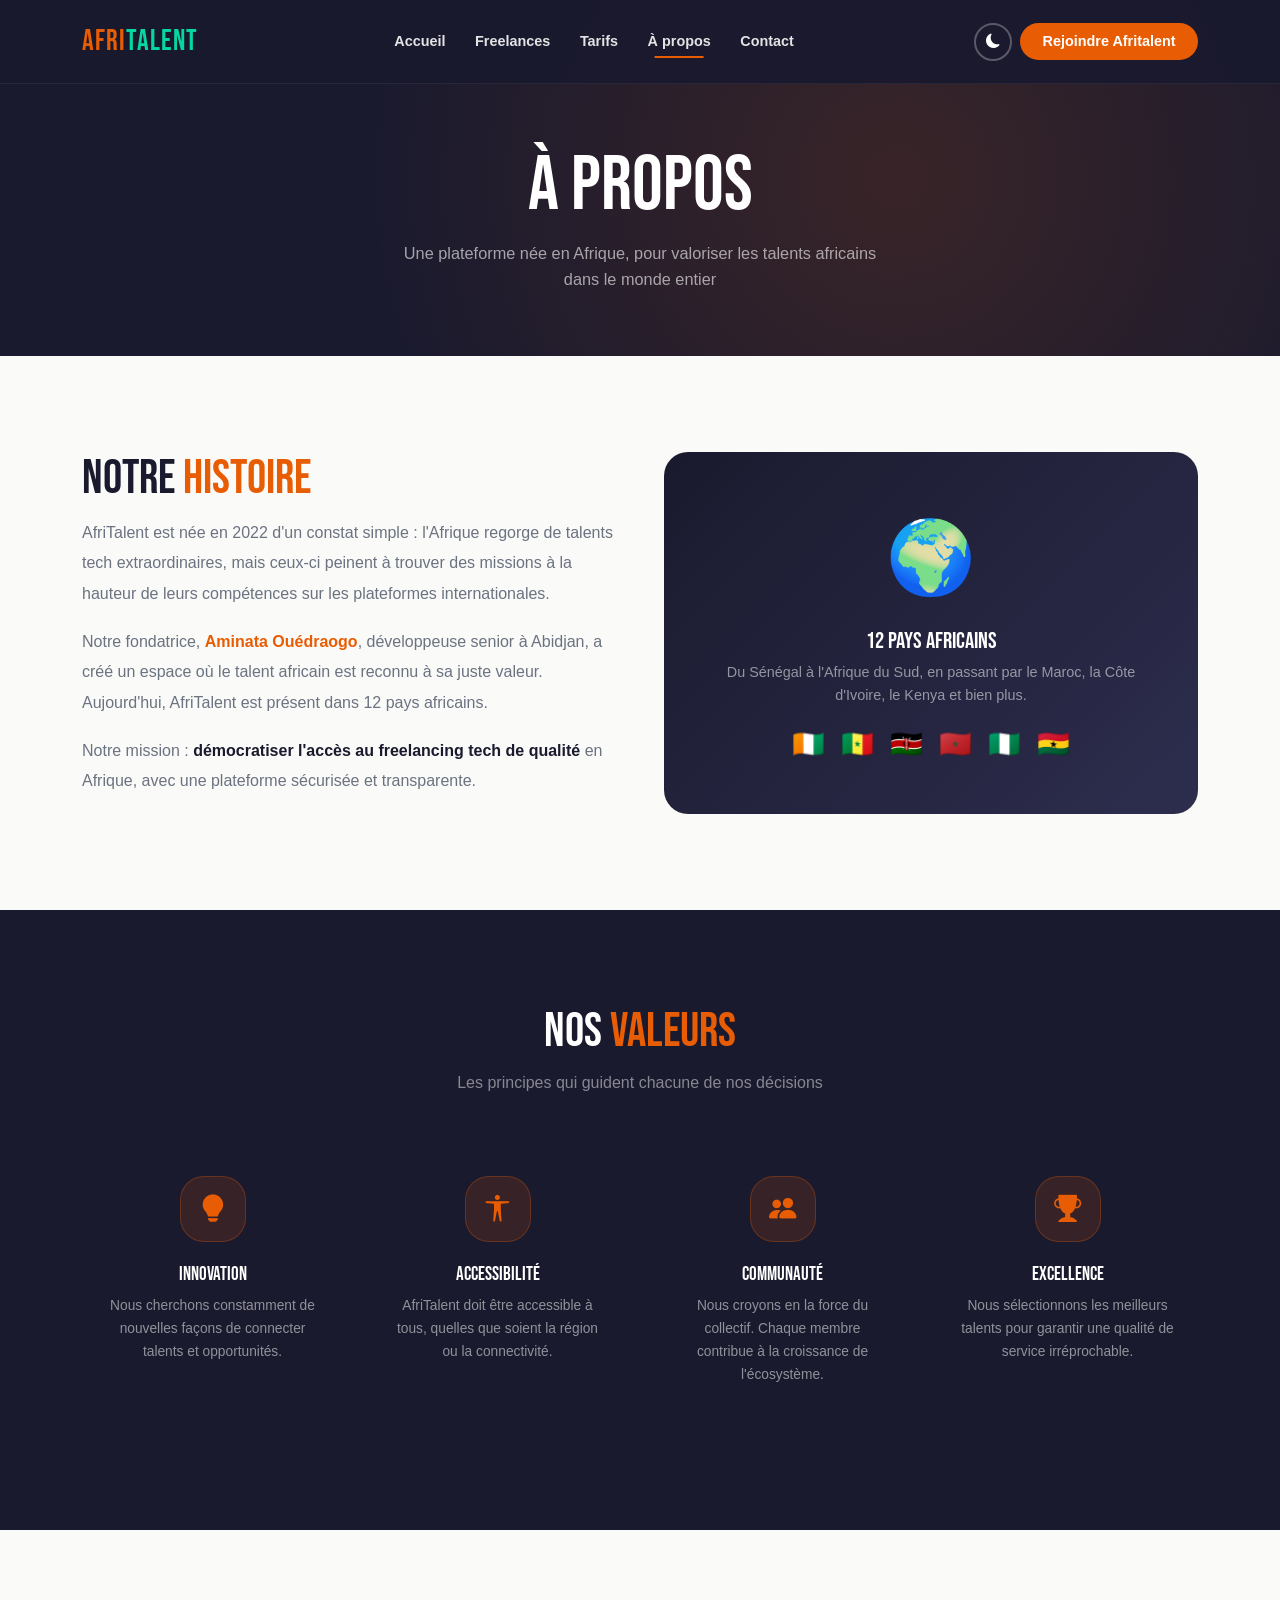
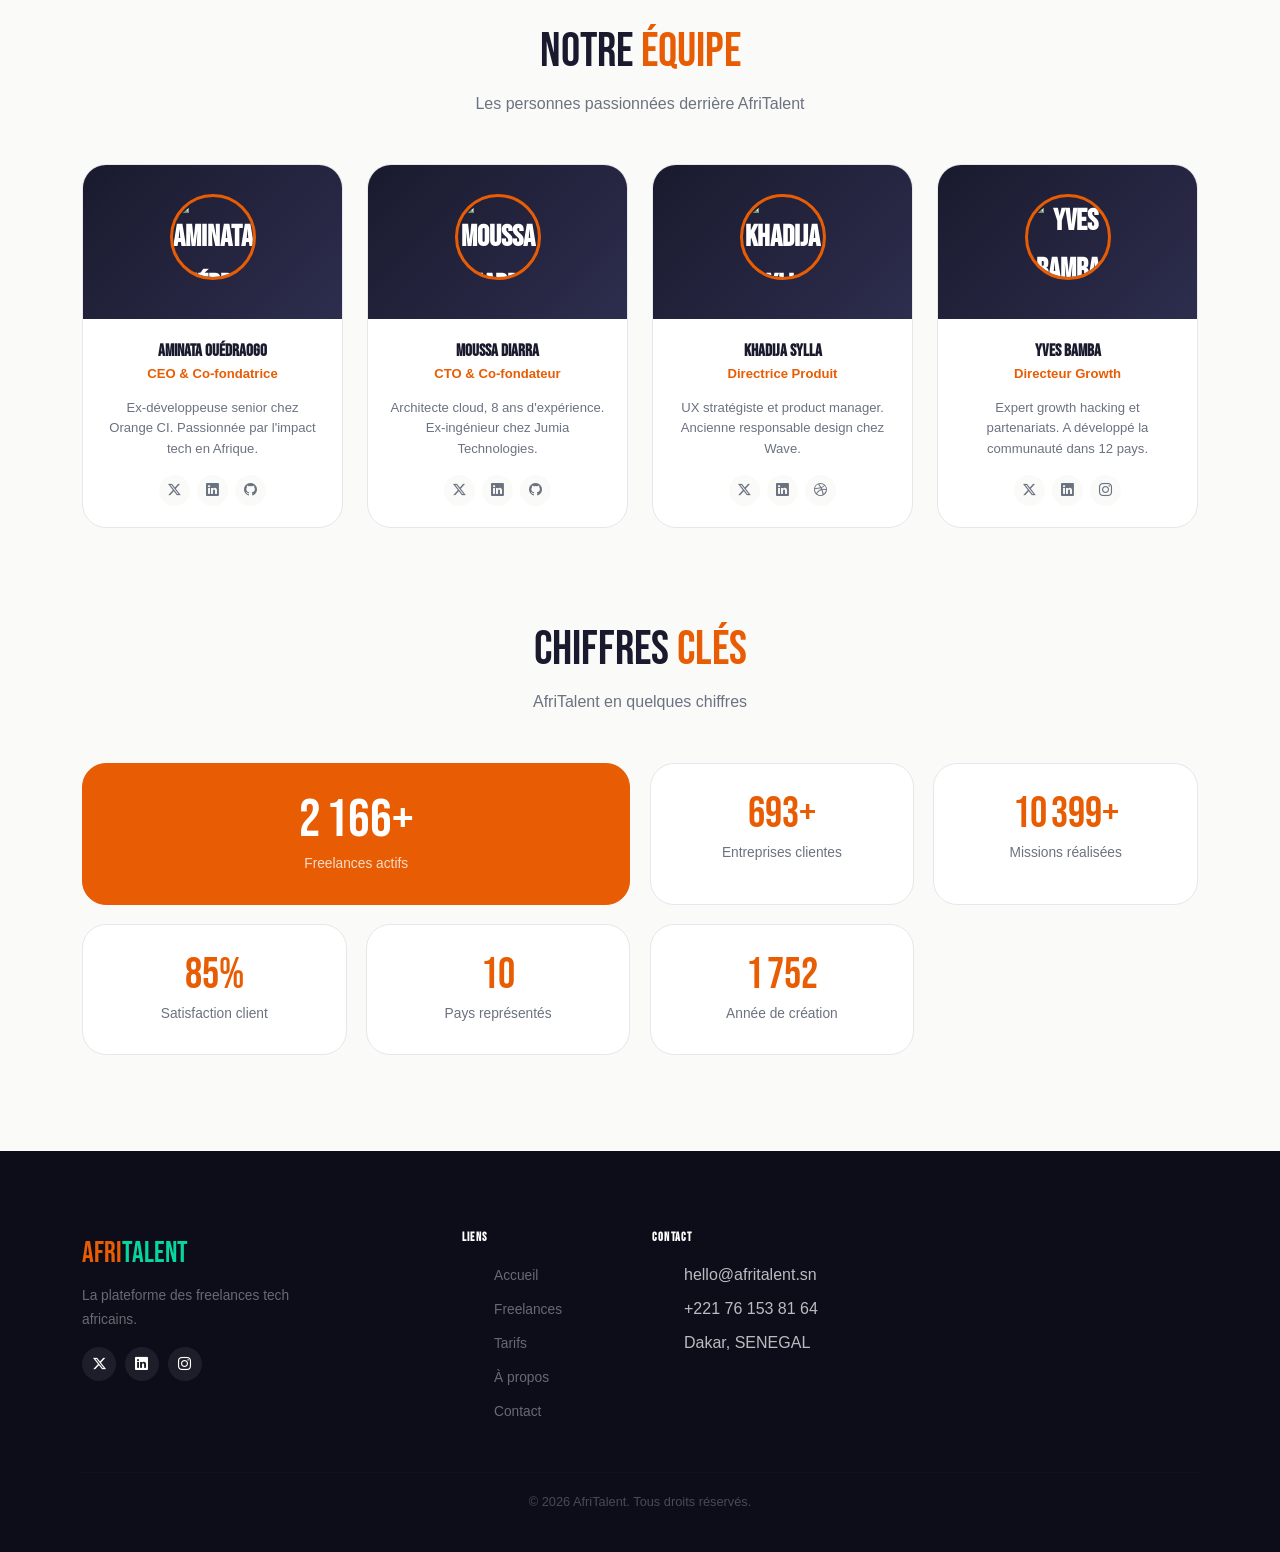
==== commit 75809799: "Déploiement : GitHub Pages activé, README finalisé et présentation PowerPoint ajoutée" ====
--- a/about.html
+++ b/about.html
@@ -7,7 +7,7 @@
   <link href="https://cdn.jsdelivr.net/npm/bootstrap@5.3.0/dist/css/bootstrap.min.css" rel="stylesheet">
   <link href="https://cdn.jsdelivr.net/npm/bootstrap-icons@1.11.0/font/bootstrap-icons.css" rel="stylesheet">
   <link href="https://fonts.googleapis.com/css2?family=Bebas+Neue&family=DM+Sans:wght@400;600;700&display=swap" rel="stylesheet">
-  <link rel="stylesheet" href="css/style.css">
+  <link rel="stylesheet" href="CSS/style.css">
 </head>
 <body>
 <nav id="navbar" class="navbar navbar-expand-lg" aria-label="Navigation principale">
@@ -197,6 +197,6 @@
 </footer>
 <button type="button" id="backToTop" aria-label="Retour en haut"><i class="bi bi-arrow-up"></i></button>
 <script src="https://cdn.jsdelivr.net/npm/bootstrap@5.3.0/dist/js/bootstrap.bundle.min.js"></script>
-<script src="js/main.js"></script>
+<script src="JS/main.js"></script>
 </body>
 </html>
--- a/CSS/style.css
+++ b/CSS/style.css
@@ -0,0 +1,878 @@
+/* =============================================
+   AFRITALENT — style.css — VERSION FINALE PROPRE
+   ============================================= */
+
+/* ============================================
+   1. VARIABLES CSS
+   ============================================ */
+:root {
+  --primary:   #E85D04;
+  --secondary: #1A1A2E;
+  --accent:    #06D6A0;
+  --gold:      #FFB703;
+  --bg:        #FAFAF8;
+  --text:      #1A1A2E;
+  --muted:     #6B7280;
+  --card:      #FFFFFF;
+  --border:    #E5E7EB;
+  --red:       #EF4444;
+
+  --font-h:    'Bebas Neue', 'Arial Black', Impact, sans-serif;
+  --font-b:    'DM Sans', 'Segoe UI', Arial, sans-serif;
+
+  --r-sm:   8px;
+  --r-md:   16px;
+  --r-lg:   24px;
+  --r-full: 9999px;
+
+  --sh-sm: 0 2px 8px  rgba(0,0,0,.08);
+  --sh-md: 0 8px 24px rgba(0,0,0,.12);
+  --sh-lg: 0 16px 48px rgba(0,0,0,.18);
+
+  --tr: all .3s cubic-bezier(.4,0,.2,1);
+  --sec: 6rem;
+}
+
+/* ============================================
+   2. DARK MODE
+   ============================================ */
+[data-theme="dark"] {
+  --bg:     #0F0F1A;
+  --text:   #F1F0E8;
+  --muted:  #9CA3AF;
+  --card:   #1E1E30;
+  --border: #2D2D42;
+}
+
+/* ============================================
+   3. RESET
+   ============================================ */
+*, *::before, *::after { margin:0; padding:0; box-sizing:border-box; }
+html  { scroll-behavior:smooth; }
+body  {
+  font-family: var(--font-b);
+  background-color: var(--bg);
+  color: var(--text);
+  line-height: 1.6;
+  overflow-x: hidden;
+  transition: background-color .3s, color .3s;
+}
+img { max-width:100%; display:block; }
+a   { text-decoration:none; color:inherit; }
+ul  { list-style:none; }
+h1,h2,h3,h4,h5 { font-family:var(--font-h); line-height:1.1; }
+h1 { font-size:clamp(2.4rem, 6vw, 4.8rem); }
+h2 { font-size:clamp(1.8rem, 4vw, 3rem); }
+h3 { font-size:clamp(1.2rem, 2vw, 1.6rem); }
+
+/* ============================================
+   4. UTILITAIRES
+   ============================================ */
+.sec     { padding: var(--sec) 0; background-color: var(--bg); }
+.sec-dark{ padding: var(--sec) 0; background-color: #1A1A2E;   }
+[data-theme="dark"] .sec-dark { background-color: #07070F; }
+
+.t-title { font-family:var(--font-h); margin-bottom:.75rem; }
+.t-title span { color:var(--primary); }
+.t-sub   { color:var(--muted); font-size:1rem; max-width:570px; margin:0 auto 3rem; }
+
+/* ============================================
+   5. NAVBAR
+   ============================================ */
+#navbar {
+  position: fixed;
+  top:0; left:0; width:100%;
+  z-index: 1000;
+  padding: .85rem 0;
+  /* Fond sombre dès le départ — PAS transparent */
+  background-color: rgba(26, 26, 46, .95);
+  border-bottom: 1px solid rgba(255,255,255,.06);
+  transition: var(--tr);
+}
+#navbar.scrolled {
+  padding: .5rem 0;
+  background-color: var(--bg);
+  border-bottom: 1px solid var(--border);
+  box-shadow: var(--sh-md);
+}
+[data-theme="dark"] #navbar.scrolled { background-color: #1A1A2E; }
+
+.navbar-brand {
+  font-family: var(--font-h);
+  font-size: 1.8rem;
+  color: var(--primary) !important;
+  letter-spacing: 1px;
+}
+.navbar-brand span { color: var(--accent); }
+
+/* Liens nav */
+.nav-link {
+  font-weight:600; font-size:.9rem;
+  padding:.45rem .8rem !important;
+  color: rgba(255,255,255,.88) !important;
+  transition: var(--tr);
+  position:relative;
+}
+.nav-link::after {
+  content:''; position:absolute;
+  bottom:2px; left:50%; transform:translateX(-50%);
+  width:0; height:2px; background:var(--primary);
+  transition: var(--tr);
+}
+.nav-link:hover::after,
+.nav-link.active::after { width:55%; }
+.nav-link:hover { color:var(--primary) !important; }
+#navbar.scrolled .nav-link { color:var(--text) !important; }
+
+/* Bouton CTA navbar */
+.btn-nav {
+  background: var(--primary); color:#fff !important;
+  border-radius: var(--r-full);
+  padding:.42rem 1.4rem !important;
+  font-weight:700 !important;
+  transition: var(--tr);
+}
+.btn-nav::after { display:none; }
+.btn-nav:hover  { background:var(--gold); color:#1A1A2E !important; transform:translateY(-2px); }
+
+/* Toggle dark mode */
+#darkModeToggle {
+  background:none;
+  border: 2px solid rgba(255,255,255,.28);
+  border-radius:50%;
+  width:38px; height:38px;
+  cursor:pointer; font-size:.9rem;
+  display:flex; align-items:center; justify-content:center;
+  color:#fff; transition:var(--tr);
+}
+#navbar.scrolled #darkModeToggle { border-color:var(--border); color:var(--text); }
+#darkModeToggle:hover { border-color:var(--primary); color:var(--primary); }
+
+/* ============================================
+   6. HERO — index.html
+   Fond FORCÉ sombre, indépendant de tout
+   ============================================ */
+.hero {
+  min-height: 100vh;
+  /* Fond sombre garanti */
+  background-color: #1A1A2E;
+  display: flex;
+  align-items: center;
+  padding-top: 80px;
+  position: relative;
+  overflow: hidden;
+}
+[data-theme="dark"] .hero { background-color: #07070F; }
+
+/* Effets décoratifs DERRIÈRE le contenu */
+.hero::before {
+  content: '';
+  position: absolute; inset:0; z-index:0;
+  background:
+    radial-gradient(circle at 15% 50%, rgba(232,93,4,.2)  0%, transparent 45%),
+    radial-gradient(circle at 80% 20%, rgba(6,214,160,.12) 0%, transparent 38%),
+    radial-gradient(circle at 60% 80%, rgba(255,183,3,.08) 0%, transparent 38%);
+}
+.hero::after {
+  content:'';
+  position:absolute; inset:0; z-index:0;
+  background-image:
+    linear-gradient(rgba(255,255,255,.025) 1px, transparent 1px),
+    linear-gradient(90deg, rgba(255,255,255,.025) 1px, transparent 1px);
+  background-size:52px 52px;
+}
+/* Contenu hero AU-DESSUS des pseudo-éléments */
+.hero > .container { position:relative; z-index:1; }
+
+/* Badge hero */
+.hero-badge {
+  display:inline-flex; align-items:center; gap:.4rem;
+  background:rgba(232,93,4,.14); border:1px solid rgba(232,93,4,.32);
+  color:var(--primary); padding:.32rem 1rem;
+  border-radius:var(--r-full); font-size:.82rem; font-weight:700;
+  margin-bottom:1.4rem;
+}
+/* Texte hero */
+.hero-h1  { color:#fff; margin-bottom:1.3rem; }
+.hero-h1 .hl  { color:var(--primary); }
+.hero-h1 .hl2 { color:var(--accent);  }
+.hero-p   { color:rgba(255,255,255,.65); font-size:1.08rem; max-width:500px; margin-bottom:2.2rem; }
+.hero-stats { display:flex; gap:2rem; flex-wrap:wrap; margin-top:2.6rem; }
+.s-num {
+  font-family:var(--font-h); font-size:2rem; color:var(--primary);
+  display:block; line-height:1;
+}
+.s-lbl { color:rgba(255,255,255,.48); font-size:.78rem; }
+
+/* Boutons hero */
+.btn-orange {
+  background:var(--primary); color:#fff; border:none;
+  padding:.88rem 2rem; border-radius:var(--r-full);
+  font-weight:700; font-size:.95rem; cursor:pointer;
+  display:inline-flex; align-items:center; gap:.5rem;
+  transition:var(--tr); text-decoration:none;
+}
+.btn-orange:hover { background:#FF7A2B; transform:translateY(-3px); color:#fff; box-shadow:0 10px 28px rgba(232,93,4,.35); }
+
+.btn-ghost {
+  background:transparent; color:#fff;
+  border:2px solid rgba(255,255,255,.28);
+  padding:.88rem 2rem; border-radius:var(--r-full);
+  font-weight:600; font-size:.95rem; cursor:pointer;
+  display:inline-flex; align-items:center; gap:.5rem;
+  transition:var(--tr); text-decoration:none;
+}
+.btn-ghost:hover { border-color:var(--accent); color:var(--accent); transform:translateY(-3px); }
+
+/* Visuel hero */
+.hero-visual { position:relative; }
+.hero-float {
+  background:var(--card); border-radius:var(--r-md);
+  padding:1rem 1.2rem; box-shadow:var(--sh-lg);
+  position:absolute; z-index:3;
+}
+.hero-float.f1 { top:8%; right:-4%; min-width:185px; animation:float 3s ease-in-out infinite; }
+.hero-float.f2 { bottom:12%; left:-8%; min-width:168px; animation:float 3s ease-in-out infinite 1.5s; }
+.hero-img {
+  border-radius:var(--r-lg); overflow:hidden;
+  background:linear-gradient(135deg,rgba(232,93,4,.25),rgba(6,214,160,.18));
+  height:400px; display:flex; align-items:center; justify-content:center;
+}
+
+/* ============================================
+   7. PAGE HEADER (pages internes)
+   ============================================ */
+.page-hdr {
+  background-color: #1A1A2E;
+  padding:9rem 0 4rem;
+  position:relative; overflow:hidden;
+}
+[data-theme="dark"] .page-hdr { background-color:#07070F; }
+.page-hdr::before {
+  content:''; position:absolute; inset:0;
+  background:radial-gradient(circle at 70% 50%,rgba(232,93,4,.15) 0%,transparent 58%);
+}
+.page-hdr > .container { position:relative; z-index:1; }
+.page-hdr-h { color:#fff; }
+.page-hdr-h span { color:var(--primary); }
+.page-hdr-p { color:rgba(255,255,255,.58); font-size:1.02rem; max-width:500px; margin:.7rem auto 0; }
+
+/* ============================================
+   8. BENTO GRID — Comment ça marche
+   ============================================ */
+.bento {
+  display:grid; grid-template-columns:repeat(3,1fr); gap:1.2rem;
+}
+.b-card {
+  background:var(--card); border:1px solid var(--border);
+  border-radius:var(--r-lg); padding:2rem;
+  position:relative; overflow:hidden; transition:var(--tr);
+}
+.b-card:hover { transform:translateY(-4px); box-shadow:var(--sh-lg); border-color:var(--primary); }
+.b-card.span2      { grid-column:span 2; }
+.b-card.c-orange   { background:var(--primary); color:#fff; border-color:var(--primary); }
+.b-card.c-dark     { background:#1A1A2E; color:#fff; border-color:#1A1A2E; }
+[data-theme="dark"] .b-card.c-dark { background:#252535; }
+.b-card.c-dark-grad { background:linear-gradient(135deg,#1A1A2E,#2D2D4E); color:#fff; }
+
+.b-num {
+  font-family:var(--font-h); font-size:5rem; font-weight:900;
+  opacity:.07; position:absolute; top:0; right:1rem; line-height:1;
+}
+.b-icon {
+  width:46px; height:46px; border-radius:var(--r-md);
+  background:rgba(232,93,4,.12);
+  display:flex; align-items:center; justify-content:center;
+  font-size:1.25rem; margin-bottom:.85rem;
+}
+.b-card.c-orange .b-icon   { background:rgba(255,255,255,.2); }
+.b-card.c-dark .b-icon     { background:rgba(232,93,4,.2); }
+
+/* ============================================
+   9. CATÉGORIES
+   ============================================ */
+.cat-card {
+  background:rgba(255,255,255,.05);
+  border:1px solid rgba(255,255,255,.1);
+  border-radius:var(--r-lg); padding:1.8rem 1.2rem;
+  text-align:center; color:#fff; cursor:pointer;
+  transition:var(--tr); height:100%;
+}
+.cat-card:hover {
+  background:rgba(232,93,4,.16); border-color:var(--primary);
+  transform:translateY(-7px); box-shadow:0 18px 38px rgba(232,93,4,.2);
+}
+.cat-icon { font-size:2.3rem; display:block; margin-bottom:.75rem; transition:var(--tr); }
+.cat-card:hover .cat-icon { transform:scale(1.18); }
+.cat-name  { font-weight:700; font-size:.94rem; margin-bottom:.28rem; }
+.cat-count { color:rgba(255,255,255,.42); font-size:.8rem; }
+
+/* ============================================
+   10. TÉMOIGNAGES
+   ============================================ */
+.testi {
+  background:var(--card); border:1px solid var(--border);
+  border-radius:var(--r-lg); padding:2.2rem; height:100%; position:relative;
+}
+.testi::before {
+  content:'"'; position:absolute; top:.4rem; right:1.4rem;
+  font-size:5rem; font-family:serif; color:var(--primary); opacity:.1; line-height:1;
+}
+.testi-stars { color:var(--gold); letter-spacing:2px; margin-bottom:.7rem; font-size:.95rem; }
+.testi-txt   { color:var(--muted); font-style:italic; line-height:1.75; margin-bottom:1.4rem; font-size:.94rem; }
+.testi-auth  { display:flex; align-items:center; gap:.85rem; }
+.testi-name  { font-weight:700; font-size:.95rem; }
+.testi-role  { font-size:.8rem; color:var(--muted); }
+
+/* ============================================
+   11. CTA SECTION
+   ============================================ */
+.cta-sec {
+  background:linear-gradient(135deg,#E85D04 0%,#FF8C42 100%);
+  padding:var(--sec) 0; position:relative; overflow:hidden;
+}
+.cta-sec::after {
+  content:''; position:absolute; top:-50%; right:-8%;
+  width:450px; height:450px; background:rgba(255,255,255,.05); border-radius:50%;
+}
+.cta-sec > .container { position:relative; z-index:1; }
+.cta-h   { color:#fff; font-size:clamp(2rem,4vw,3.4rem); margin-bottom:.7rem; }
+.cta-p   { color:rgba(255,255,255,.85); font-size:1.08rem; margin-bottom:2.2rem; max-width:500px; }
+.btn-white {
+  background:#fff; color:var(--primary); border:none;
+  padding:.88rem 2.4rem; border-radius:var(--r-full);
+  font-weight:700; cursor:pointer; transition:var(--tr);
+  display:inline-block; text-decoration:none; font-size:.95rem;
+}
+.btn-white:hover { transform:translateY(-3px); box-shadow:0 10px 28px rgba(0,0,0,.18); color:var(--primary); }
+
+/* ============================================
+   12. FOOTER
+   ============================================ */
+footer {
+  background-color: #0D0D1A;
+  color:rgba(255,255,255,.72); padding:5rem 0 1.5rem;
+}
+[data-theme="dark"] footer { background-color:#030308; }
+.ft-logo { font-family:var(--font-h); font-size:1.8rem; color:var(--primary); }
+.ft-logo span { color:var(--accent); }
+.ft-desc { color:rgba(255,255,255,.38); font-size:.86rem; max-width:255px; line-height:1.7; margin-top:.45rem; }
+.ft-h    { color:#fff; font-weight:700; font-size:.78rem; text-transform:uppercase; letter-spacing:1.2px; margin-bottom:1.1rem; }
+.ft-links li   { margin-bottom:.52rem; }
+.ft-links a    { color:rgba(255,255,255,.38); font-size:.86rem; transition:var(--tr); }
+.ft-links a:hover { color:var(--primary); padding-left:4px; }
+.ft-social { display:flex; gap:.55rem; margin-top:.85rem; }
+.ft-social a {
+  width:34px; height:34px; border-radius:50%;
+  background:rgba(255,255,255,.07);
+  display:flex; align-items:center; justify-content:center;
+  color:#fff; font-size:.82rem; transition:var(--tr);
+}
+.ft-social a:hover { background:var(--primary); transform:translateY(-3px); }
+.ft-hr   { border-color:rgba(255,255,255,.07); margin:2rem 0 1.2rem; }
+.ft-copy { color:rgba(255,255,255,.25); font-size:.8rem; }
+
+/* ============================================
+   13. FILTRES (freelances.html)
+   ============================================ */
+.filter-bar {
+  background:var(--card); border:1px solid var(--border);
+  border-radius:var(--r-lg); padding:1.2rem 1.5rem; margin-bottom:2.4rem;
+  display:flex; gap:.55rem; flex-wrap:wrap; align-items:center;
+  box-shadow:var(--sh-sm);
+}
+.f-btn {
+  background:var(--bg); border:2px solid var(--border);
+  color:var(--text); padding:.4rem 1.15rem; border-radius:var(--r-full);
+  font-size:.82rem; font-weight:600; cursor:pointer;
+  font-family:var(--font-b); transition:var(--tr);
+}
+.f-btn:hover, .f-btn.active {
+  background:var(--primary); border-color:var(--primary); color:#fff;
+}
+.f-sel {
+  margin-left:auto; border:2px solid var(--border);
+  border-radius:var(--r-full); padding:.4rem 1.15rem;
+  background:var(--bg); color:var(--text);
+  font-family:var(--font-b); font-size:.82rem; cursor:pointer; outline:none;
+  transition:var(--tr);
+}
+.f-sel:focus { border-color:var(--primary); }
+
+/* ============================================
+   14. FREELANCE CARDS (freelances.html)
+   ============================================ */
+.fc {
+  background:var(--card); border:1px solid var(--border);
+  border-radius:var(--r-lg); overflow:hidden;
+  transition:var(--tr); height:100%;
+}
+.fc:hover { transform:translateY(-7px); box-shadow:var(--sh-lg); border-color:var(--primary); }
+.fc-top {
+  background:linear-gradient(135deg,#1A1A2E,#2D2D4E);
+  padding:1.8rem; text-align:center; position:relative;
+}
+[data-theme="dark"] .fc-top { background:linear-gradient(135deg,#12121F,#252545); }
+.fc-badge {
+  position:absolute; top:.85rem; right:.85rem;
+  background:var(--accent); color:#fff;
+  font-size:.66rem; font-weight:700; padding:.16rem .58rem;
+  border-radius:var(--r-full); text-transform:uppercase; letter-spacing:.4px;
+}
+.fc-name  { color:#fff; font-size:1.08rem; font-weight:700; margin-bottom:.18rem; }
+.fc-job   { color:var(--primary); font-size:.82rem; font-weight:600; }
+.fc-body  { padding:1.35rem; }
+.fc-bio   { color:var(--muted); font-size:.84rem; line-height:1.62; margin-bottom:.85rem; }
+.fc-meta  { display:flex; justify-content:space-between; align-items:center; margin-bottom:.85rem; }
+.fc-rate  { font-weight:700; font-size:1.02rem; color:var(--primary); }
+.fc-stars { color:var(--gold); font-size:.76rem; }
+.btn-see  {
+  display:block; width:100%; background:var(--primary); color:#fff;
+  border:none; border-radius:var(--r-md); padding:.68rem;
+  font-weight:600; font-size:.86rem; cursor:pointer; text-align:center;
+  font-family:var(--font-b); transition:var(--tr); text-decoration:none;
+}
+.btn-see:hover { background:#FF7A2B; transform:translateY(-2px); color:#fff; }
+
+/* ============================================
+   15. TARIFS (tarifs.html)
+   ============================================ */
+.price-card {
+  background:var(--card); border:2px solid var(--border);
+  border-radius:var(--r-lg); padding:2.3rem;
+  display:flex; flex-direction:column; height:100%;
+  position:relative; transition:var(--tr);
+}
+.price-card:hover { transform:translateY(-5px); box-shadow:var(--sh-lg); }
+.price-card.pop   { border-color:var(--primary); transform:scale(1.04); }
+.price-card.pop:hover { transform:scale(1.04) translateY(-5px); }
+
+.price-badge {
+  position:absolute; top:-13px; left:50%; transform:translateX(-50%);
+  background:var(--primary); color:#fff;
+  padding:.26rem 1.2rem; border-radius:var(--r-full);
+  font-size:.76rem; font-weight:700; white-space:nowrap;
+}
+.price-plan { font-size:.88rem; font-weight:700; color:var(--muted); text-transform:uppercase; letter-spacing:1px; margin-bottom:.35rem; }
+.price-amt  { font-family:var(--font-h); font-size:3.6rem; line-height:1; color:var(--text); margin-bottom:.18rem; }
+.price-amt span { font-size:.96rem; color:var(--muted); font-family:var(--font-b); font-weight:400; }
+.price-desc { color:var(--muted); font-size:.86rem; margin-bottom:1.3rem; }
+.price-feats { flex:1; margin-bottom:1.5rem; }
+.price-feats li {
+  padding:.42rem 0; border-bottom:1px solid var(--border);
+  display:flex; align-items:center; gap:.65rem; font-size:.9rem;
+}
+.price-feats li .bi-check-circle-fill { color:var(--accent); font-size:.86rem; flex-shrink:0; }
+.price-feats li .bi-x-circle-fill     { color:var(--red);   font-size:.86rem; flex-shrink:0; }
+.price-feats li.off { color:var(--muted); opacity:.58; }
+.btn-plan {
+  display:block; width:100%; padding:.88rem; border-radius:var(--r-md);
+  border:2px solid var(--primary); color:var(--primary); background:transparent;
+  font-weight:700; font-size:.95rem; cursor:pointer; text-align:center;
+  font-family:var(--font-b); transition:var(--tr); text-decoration:none;
+}
+.btn-plan:hover,
+.price-card.pop .btn-plan { background:var(--primary); color:#fff; }
+
+/* FAQ */
+.accordion-button {
+  background:var(--card) !important; color:var(--text) !important;
+  font-weight:600; box-shadow:none !important;
+}
+.accordion-button:not(.collapsed) { color:var(--primary) !important; }
+.accordion-item {
+  background:var(--card) !important; border:1px solid var(--border) !important;
+  border-radius:var(--r-md) !important; overflow:hidden; margin-bottom:.65rem;
+}
+.accordion-body { background:var(--card); color:var(--muted); line-height:1.8; }
+
+/* ============================================
+   16. ABOUT (about.html)
+   ============================================ */
+/* Valeurs */
+.val-card { text-align:center; padding:2rem 1.4rem; color:#fff; }
+.val-icon {
+  width:66px; height:66px; border-radius:var(--r-lg);
+  background:rgba(232,93,4,.14); border:1px solid rgba(232,93,4,.28);
+  display:flex; align-items:center; justify-content:center;
+  font-size:1.7rem; margin:0 auto 1.35rem; transition:var(--tr);
+}
+.val-card:hover .val-icon { background:var(--primary); transform:scale(1.1); }
+.val-h { font-size:1.2rem; margin-bottom:.55rem; }
+.val-p { color:rgba(255,255,255,.52); font-size:.86rem; line-height:1.68; }
+
+/* Équipe */
+.team-card {
+  background:var(--card); border:1px solid var(--border);
+  border-radius:var(--r-lg); overflow:hidden; text-align:center;
+  transition:var(--tr);
+}
+.team-card:hover { transform:translateY(-7px); box-shadow:var(--sh-lg); border-color:var(--primary); }
+.team-top  { background:linear-gradient(135deg,#1A1A2E,#2D2D4E); padding:1.8rem; }
+[data-theme="dark"] .team-top { background:linear-gradient(135deg,#12121F,#252545); }
+.team-body { padding:1.35rem; }
+.team-name { font-weight:700; font-size:1.08rem; margin-bottom:.18rem; }
+.team-role { color:var(--primary); font-size:.82rem; font-weight:600; margin-bottom:.85rem; }
+.team-bio  { color:var(--muted); font-size:.82rem; line-height:1.58; margin-bottom:.95rem; }
+.team-soc  { display:flex; gap:.45rem; justify-content:center; }
+.team-soc a {
+  width:31px; height:31px; border-radius:50%;
+  background:var(--bg); color:var(--muted); font-size:.8rem;
+  display:flex; align-items:center; justify-content:center;
+  transition:var(--tr);
+}
+.team-soc a:hover { background:var(--primary); color:#fff; }
+
+/* Chiffres clés */
+.kn-grid {
+  display:grid; grid-template-columns:repeat(4,1fr); gap:1.2rem;
+}
+.kn-card {
+  background:var(--card); border:1px solid var(--border);
+  border-radius:var(--r-lg); padding:1.8rem; text-align:center;
+  transition:var(--tr);
+}
+.kn-card:hover { transform:translateY(-4px); box-shadow:var(--sh-md); }
+.kn-card:first-child {
+  background:var(--primary); border-color:var(--primary); grid-column:span 2;
+}
+.kn-num {
+  font-family:var(--font-h); font-size:2.7rem; color:var(--primary);
+  line-height:1; display:block;
+}
+.kn-card:first-child .kn-num { color:#fff; font-size:3.4rem; }
+.kn-lbl { color:var(--muted); font-size:.86rem; margin-top:.38rem; }
+.kn-card:first-child .kn-lbl { color:rgba(255,255,255,.78); }
+
+/* ============================================
+   17. CONTACT (contact.html)
+   ============================================ */
+.cf-box {
+  background:var(--card); border:1px solid var(--border);
+  border-radius:var(--r-lg); padding:2.4rem; box-shadow:var(--sh-md);
+}
+.form-label { font-weight:600; font-size:.86rem; margin-bottom:.32rem; }
+.form-control,
+.form-select {
+  background:var(--bg)   !important;
+  border:2px solid var(--border) !important;
+  color:var(--text)      !important;
+  border-radius:var(--r-md) !important;
+  padding:.7rem 1rem     !important;
+  font-family:var(--font-b) !important;
+  font-size:.92rem       !important;
+  transition:var(--tr)   !important;
+}
+.form-control:focus,
+.form-select:focus {
+  border-color:var(--primary) !important;
+  box-shadow:0 0 0 3px rgba(232,93,4,.14) !important;
+  outline:none !important;
+}
+.form-control.is-invalid,
+.form-select.is-invalid  { border-color:var(--red)   !important; }
+.form-control.is-valid   { border-color:var(--accent) !important; }
+.form-control::placeholder { color:var(--muted) !important; opacity:.65; }
+.invalid-feedback { display:none; font-size:.78rem; color:var(--red); margin-top:.22rem; }
+.form-control.is-invalid ~ .invalid-feedback,
+.form-select.is-invalid  ~ .invalid-feedback { display:block; }
+
+.success-msg {
+  display:none; background:rgba(6,214,160,.1); border:1px solid var(--accent);
+  border-radius:var(--r-md); padding:2rem; text-align:center; color:var(--accent);
+}
+.success-msg.show { display:block; }
+
+.btn-send {
+  width:100%; background:var(--primary); color:#fff; border:none;
+  padding:.92rem; border-radius:var(--r-full); font-weight:700; font-size:.95rem;
+  cursor:pointer; font-family:var(--font-b); transition:var(--tr);
+}
+.btn-send:hover { background:#FF7A2B; transform:translateY(-2px); box-shadow:var(--sh-md); }
+
+.ci-box {
+  background:#1A1A2E; border-radius:var(--r-lg); padding:2.4rem; color:#fff; height:100%;
+}
+[data-theme="dark"] .ci-box { background:#1E1E30; }
+.ci-item { display:flex; gap:.85rem; align-items:flex-start; margin-bottom:1.5rem; }
+.ci-ico  {
+  width:40px; height:40px; flex-shrink:0;
+  background:rgba(232,93,4,.14); border-radius:var(--r-md);
+  display:flex; align-items:center; justify-content:center; color:var(--primary);
+}
+.ci-lbl  { font-size:.74rem; color:rgba(255,255,255,.42); text-transform:uppercase; letter-spacing:1px; }
+.ci-val  { font-weight:600; margin-top:.1rem; font-size:.95rem; }
+.map-wrap { border-radius:var(--r-md); overflow:hidden; height:210px; margin-top:1.7rem; }
+.map-wrap iframe { width:100%; height:100%; border:none; }
+
+/* ============================================
+   18. AVATARS / PHOTOS
+   ============================================ */
+.ava {
+  border-radius:50%;
+  display:flex; align-items:center; justify-content:center;
+  font-family:var(--font-h); font-weight:700; color:#fff;
+  flex-shrink:0; object-fit:cover;
+  border:3px solid var(--primary);
+}
+.ava-sm { width:46px;  height:46px;  font-size:1rem;  }
+.ava-md { width:70px;  height:70px;  font-size:1.5rem; display:block; margin:0 auto .65rem; }
+.ava-lg { width:86px;  height:86px;  font-size:1.9rem; display:block; margin:0 auto .65rem; }
+
+/* ============================================
+   19. MODAL
+   ============================================ */
+.modal-content {
+  background:var(--card); color:var(--text);
+  border-radius:var(--r-lg); border:1px solid var(--border);
+}
+.modal-header, .modal-footer { border-color:var(--border); }
+[data-theme="dark"] .btn-close { filter:invert(1); }
+
+/* ============================================
+   20. BACK TO TOP
+   ============================================ */
+#backToTop {
+  position:fixed; bottom:1.7rem; right:1.7rem; z-index:999;
+  width:44px; height:44px; border-radius:50%;
+  background:var(--primary); color:#fff; border:none; cursor:pointer;
+  display:flex; align-items:center; justify-content:center; font-size:1rem;
+  box-shadow:var(--sh-md); opacity:0; visibility:hidden;
+  transform:translateY(10px); transition:var(--tr);
+}
+#backToTop.show { opacity:1; visibility:visible; transform:translateY(0); }
+#backToTop:hover { background:#FF7A2B; transform:translateY(-3px); }
+
+/* ============================================
+   21. FADE-IN SCROLL
+   ============================================ */
+/* Par défaut visible — JS ajoute .js-loaded au body pour activer les animations */
+.fi {
+  opacity:1;
+  transform:none;
+}
+/* Quand JS est chargé, on active les animations fade-in */
+.js-loaded .fi {
+  opacity:0;
+  transform:translateY(26px);
+  transition:opacity .65s ease, transform .65s ease;
+}
+.js-loaded .fi.visible {
+  opacity:1;
+  transform:translateY(0);
+}
+.fi:nth-child(2) { transition-delay:.1s; }
+.fi:nth-child(3) { transition-delay:.2s; }
+.fi:nth-child(4) { transition-delay:.3s; }
+.fi:nth-child(5) { transition-delay:.4s; }
+.fi:nth-child(6) { transition-delay:.5s; }
+
+/* ============================================
+   22. KEYFRAMES
+   ============================================ */
+@keyframes float {
+  0%,100% { transform:translateY(0);    }
+  50%      { transform:translateY(-11px); }
+}
+
+/* ============================================
+   23. RESPONSIVE — Tablet ≤992px
+   ============================================ */
+@media (max-width:992px) {
+  .bento { grid-template-columns:repeat(2,1fr); }
+  .b-card.span2 { grid-column:span 2; }
+  .kn-grid { grid-template-columns:repeat(2,1fr); }
+  .kn-card:first-child { grid-column:span 2; }
+  .hero-visual { display:none !important; }
+  .hero, .hero > .container { text-align:center; }
+  .hero-p   { margin-inline:auto; }
+  .hero-stats { justify-content:center; }
+  .d-hero-btns { justify-content:center; }
+  .price-card.pop { transform:scale(1); }
+  .price-card.pop:hover { transform:translateY(-5px); }
+}
+
+/* ============================================
+   24. RESPONSIVE — Mobile ≤576px
+   ============================================ */
+@media (max-width:576px) {
+  :root { --sec:4rem; }
+  .bento { grid-template-columns:1fr; }
+  .b-card.span2 { grid-column:span 1; }
+  .filter-bar { justify-content:center; }
+  .f-sel  { margin-left:0; width:100%; }
+  .cf-box { padding:1.4rem; }
+  h1 { font-size:2.1rem; }
+  h2 { font-size:1.75rem; }
+  .btn-orange, .btn-ghost { width:100%; justify-content:center; }
+}
+
+
+/* ============================================
+   COMMIT 5 — RESPONSIVE DESIGN
+   CSS : responsive design mobile et tablette, media queries
+   ============================================ */
+
+/* ============================================
+   DESKTOP LARGE (≥1200px)
+   ============================================ */
+@media (min-width: 1200px) {
+  .container { max-width: 1140px; }
+
+  /* Hero — disposition asymétrique pleine largeur */
+  .hero-h1 { font-size: 5rem; }
+  .bento   { grid-template-columns: repeat(3, 1fr); }
+  .kn-grid { grid-template-columns: repeat(4, 1fr); }
+}
+
+/* ============================================
+   TABLETTE (≤992px / col-md Bootstrap)
+   768px — col-md-6 activé
+   ============================================ */
+@media (max-width: 992px) {
+
+  /* Navbar — menu hamburger */
+  #navbar .navbar-collapse {
+    background-color: rgba(26, 26, 46, .98);
+    padding: 1rem 1.5rem;
+    border-radius: 0 0 var(--r-md) var(--r-md);
+    margin-top: .5rem;
+  }
+  #navbar.scrolled .navbar-collapse {
+    background-color: var(--bg);
+    border: 1px solid var(--border);
+  }
+  .nav-link { color: rgba(255,255,255,.88) !important; }
+  #navbar.scrolled .nav-link { color: var(--text) !important; }
+  #darkModeToggle { margin: .5rem 0; }
+
+  /* Hero — centré sur tablette */
+  .hero > .container { text-align: center; }
+  .hero-h1 { font-size: clamp(2.2rem, 5vw, 3.5rem); }
+  .hero-p  { margin-inline: auto; }
+  .hero-stats { justify-content: center; }
+  .d-flex.gap-3 { justify-content: center; }
+
+  /* Masquer le visuel hero sur tablette */
+  .hero-visual { display: none !important; }
+
+  /* Bento Grid — 2 colonnes sur tablette */
+  .bento { grid-template-columns: repeat(2, 1fr); }
+  .b-card.span2 { grid-column: span 2; }
+
+  /* Catégories — 3 colonnes sur tablette (col-md-4) */
+  /* Bootstrap gère via col-md-4 */
+
+  /* Tarifs — plan populaire sans zoom sur tablette */
+  .price-card.pop { transform: scale(1); }
+  .price-card.pop:hover { transform: translateY(-5px); }
+
+  /* Chiffres clés — 2 colonnes */
+  .kn-grid { grid-template-columns: repeat(2, 1fr); }
+  .kn-card:first-child { grid-column: span 2; }
+
+  /* Contact — colonne unique */
+  .ci-box { margin-top: 2rem; }
+}
+
+/* ============================================
+   MOBILE (≤768px / col-sm Bootstrap)
+   375px — col-12 activé
+   ============================================ */
+@media (max-width: 768px) {
+
+  /* Sections — espacement réduit */
+  :root { --sec: 4rem; }
+
+  /* Navbar mobile */
+  .navbar-brand { font-size: 1.5rem; }
+  #navbar { padding: .7rem 0; }
+
+  /* Hero mobile */
+  .hero { padding-top: 70px; min-height: 100svh; }
+  .hero-h1 { font-size: 2.4rem; letter-spacing: -.5px; }
+  .hero-p  { font-size: 1rem; }
+  .hero-badge { font-size: .75rem; }
+  .hero-stats { gap: 1.5rem; }
+  .s-num { font-size: 1.75rem; }
+
+  /* Boutons hero — pleine largeur */
+  .btn-orange,
+  .btn-ghost {
+    width: 100%;
+    justify-content: center;
+  }
+
+  /* Page header */
+  .page-hdr { padding: 7rem 0 3rem; }
+
+  /* Bento Grid — 1 colonne sur mobile */
+  .bento { grid-template-columns: 1fr; gap: 1rem; }
+  .b-card.span2 { grid-column: span 1; }
+  .b-card { padding: 1.5rem; }
+
+  /* Catégories — 2 colonnes sur mobile (col-6) */
+  /* Bootstrap gère via col-6 */
+  .cat-card { padding: 1.4rem 1rem; }
+  .cat-icon { font-size: 2rem; }
+
+  /* Témoignages — 1 colonne */
+  .testi { padding: 1.5rem; }
+
+  /* Filtres — empilés */
+  .filter-bar {
+    flex-direction: column;
+    align-items: stretch;
+  }
+  .f-btn  { text-align: center; }
+  .f-sel  { margin-left: 0; width: 100%; }
+
+  /* Freelance cards — 1 colonne (col-12) */
+  /* Bootstrap gère via col-md-6 */
+
+  /* Tarifs */
+  .price-card { padding: 1.8rem; }
+  .price-amt  { font-size: 3rem; }
+
+  /* About — équipe */
+  .team-card { max-width: 320px; margin-inline: auto; }
+
+  /* Chiffres clés — 2 colonnes */
+  .kn-grid { grid-template-columns: repeat(2, 1fr); gap: 1rem; }
+  .kn-card:first-child { grid-column: span 2; }
+  .kn-card { padding: 1.4rem; }
+  .kn-num  { font-size: 2.2rem; }
+  .kn-card:first-child .kn-num { font-size: 2.8rem; }
+
+  /* Contact */
+  .cf-box { padding: 1.5rem; }
+  .ci-box { padding: 1.5rem; }
+  .map-wrap { height: 180px; }
+
+  /* Footer */
+  footer { padding: 3.5rem 0 1.2rem; }
+  .ft-logo { font-size: 1.5rem; }
+}
+
+/* ============================================
+   MOBILE PETIT (≤375px)
+   ============================================ */
+@media (max-width: 375px) {
+
+  .hero-h1 { font-size: 2rem; }
+  .hero-stats { gap: 1rem; }
+  .s-num { font-size: 1.5rem; }
+
+  h2 { font-size: 1.6rem; }
+
+  .bento { gap: .75rem; }
+  .b-card { padding: 1.25rem; }
+
+  .kn-grid { grid-template-columns: 1fr 1fr; gap: .75rem; }
+  .kn-card { padding: 1.1rem; }
+
+  .price-card { padding: 1.5rem; }
+  .price-amt  { font-size: 2.6rem; }
+
+  .cf-box { padding: 1.2rem; }
+}
